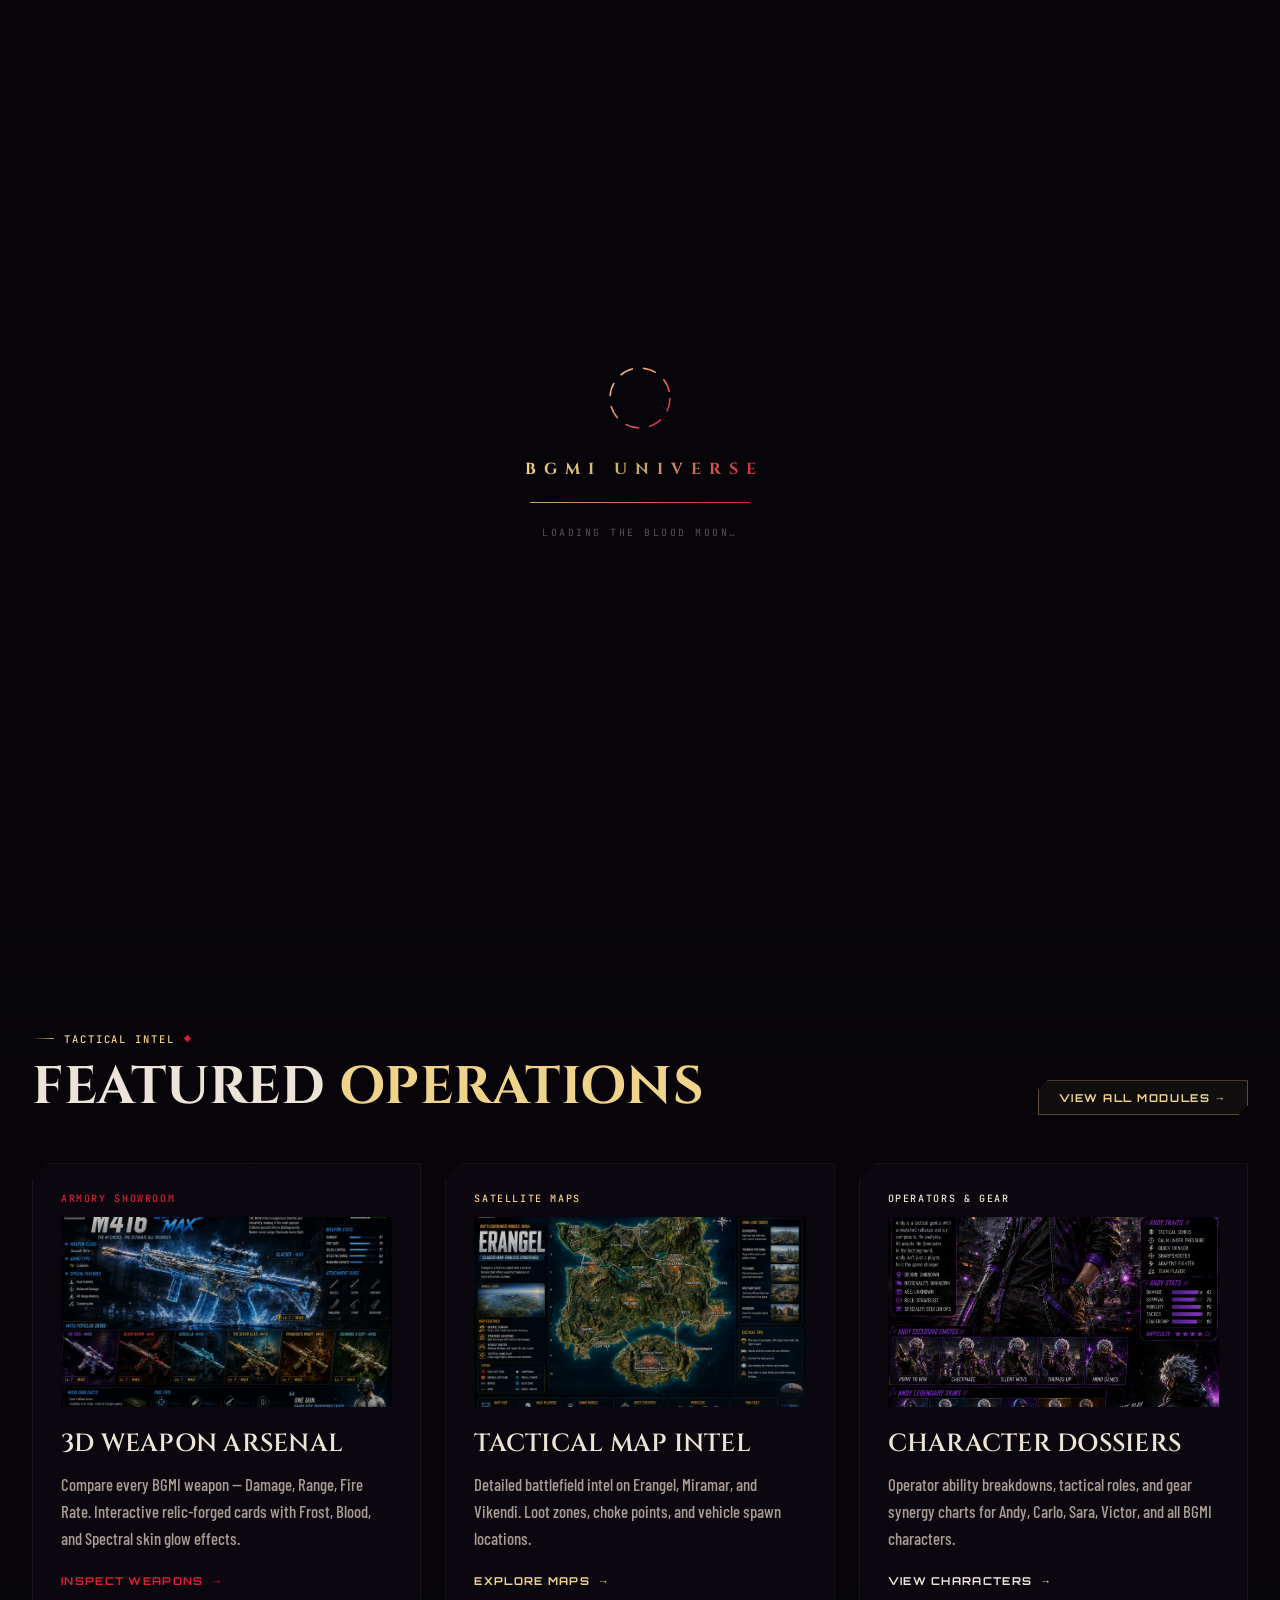
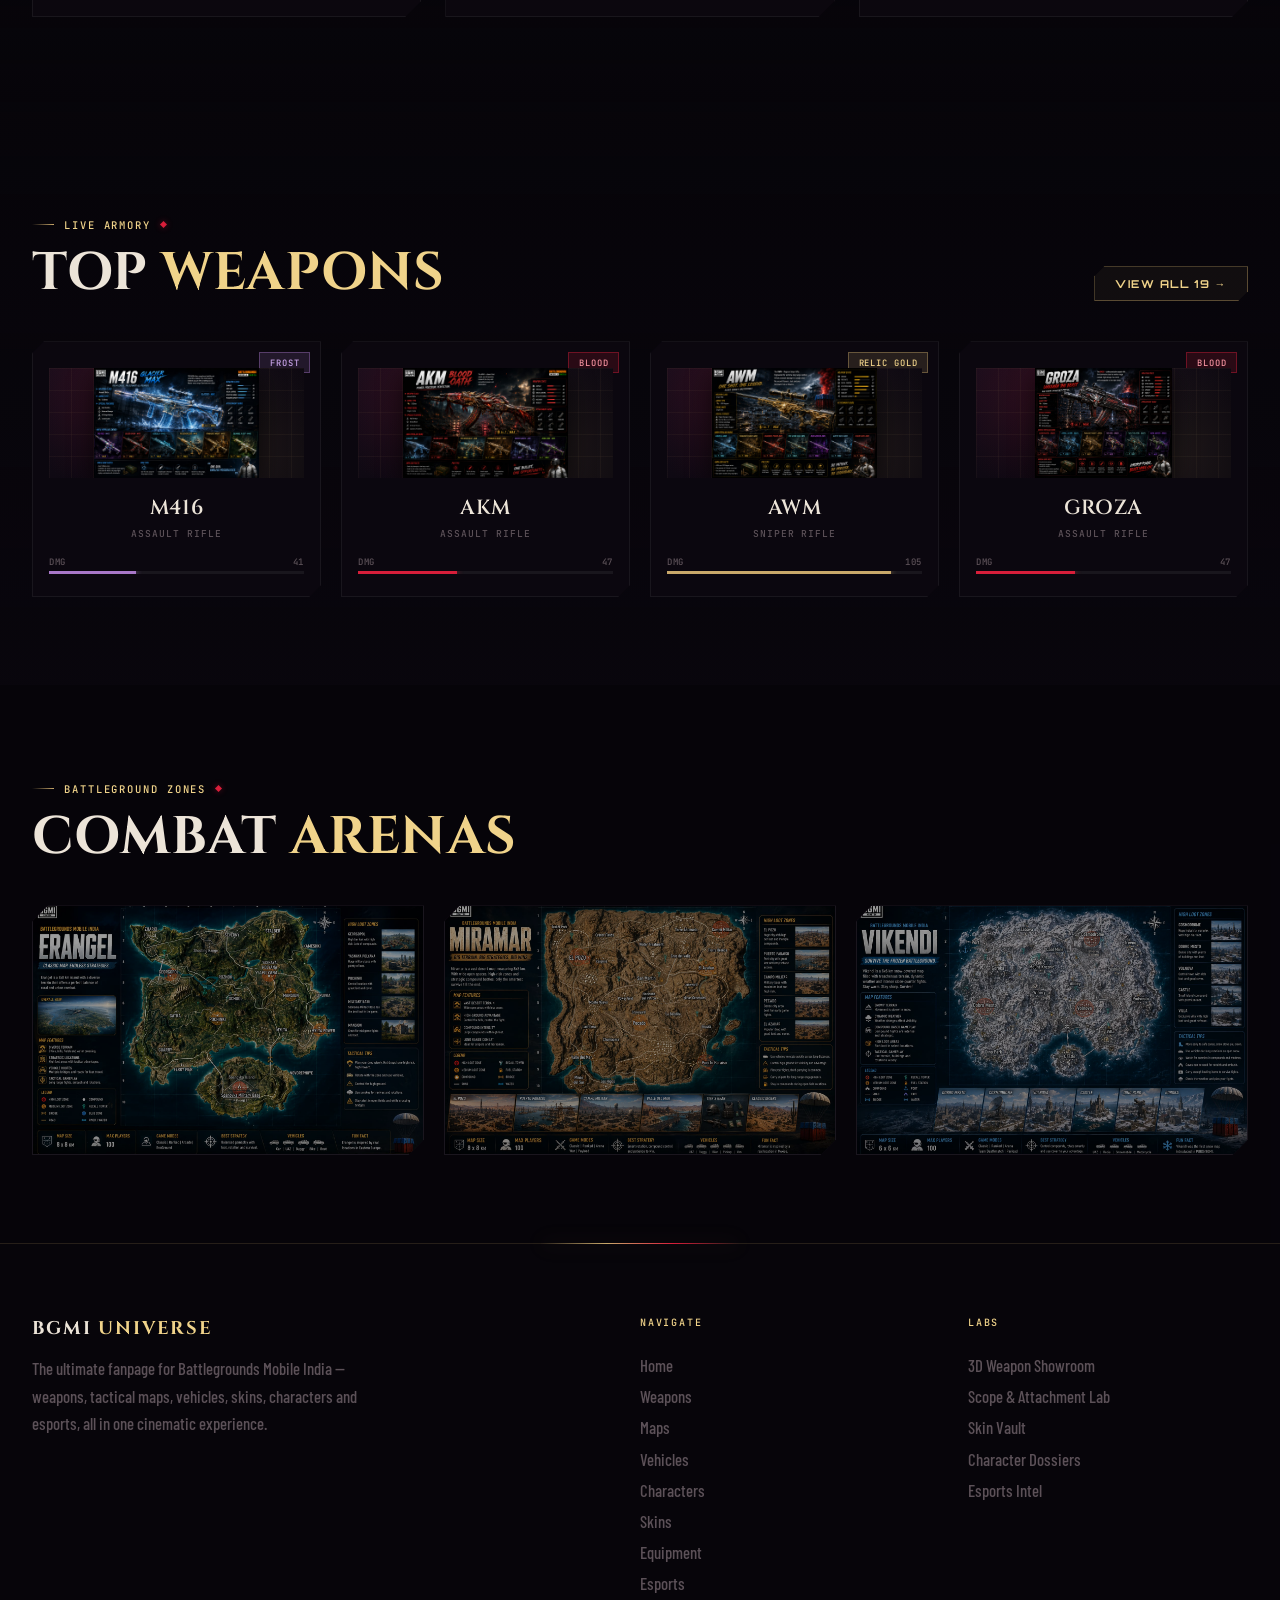
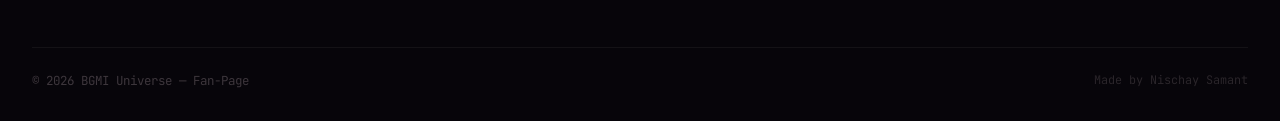
==== index.html @ d59daeaf "Add files via upload" ====
<!DOCTYPE html>
<html lang="en">
<head>
<meta charset="UTF-8" />
<meta name="viewport" content="width=device-width, initial-scale=1.0" />
<title>BGMI UNIVERSE — Enter the Blood Moon</title>
<meta name="description" content="The ultimate fan universe for Battlegrounds Mobile India. Weapons, maps, vehicles, characters, skins and esports." />
<meta property="og:type" content="website" />
<meta property="og:site_name" content="BGMI Universe" />
<meta property="og:title" content="BGMI UNIVERSE — Enter the Blood Moon" />
<meta property="og:description" content="The ultimate fan universe for Battlegrounds Mobile India. Weapons, maps, vehicles, characters, skins and esports." />
<<meta property="og:url" content="https://2nd-month-project.vercel.app/" />
<meta property="og:image" content="og-image.jpg" />
<link rel="preconnect" href="https://fonts.googleapis.com" />
<link rel="preconnect" href="https://fonts.gstatic.com" crossorigin />
<link href="https://fonts.googleapis.com/css2?family=Cinzel:wght@400;500;600;700;800;900&family=Barlow+Condensed:wght@400;500;600;700;800&family=Orbitron:wght@500;600;700;800;900&family=JetBrains+Mono:wght@400;500;700&display=swap" rel="stylesheet" />
<link rel="stylesheet" href="index.css" >
</head>
<body>

<div id="intro">
  <div class="intro-ring">
    <svg viewBox="0 0 74 74"><circle cx="37" cy="37" r="30" stroke="url(#g1)" stroke-width="1.5"/>
      <defs><linearGradient id="g1" x1="0" y1="0" x2="1" y2="1"><stop offset="0%" stop-color="#f0d38a"/><stop offset="100%" stop-color="#d81e3a"/></linearGradient></defs>
    </svg>
  </div>
  <div class="intro-title">BGMI UNIVERSE</div>
  <div class="intro-bar"></div>
  <div class="intro-sub">Loading the Blood Moon…</div>
</div>

<div id="bg-wrap">
  <video id="bg-video" autoplay muted loop playsinline preload="auto"  disablePictureInPicture disableRemotePlayback>
    <source src="home.mp4" type="video/mp4">
  </video>
</div>
<div id="bg-overlay"></div>
<div id="bg-vignette"></div>
<div id="bg-scanline"></div>
<canvas id="depth-field"></canvas>
<div id="cursor-glow"></div>

<button id="sound-toggle" class="muted" aria-label="Toggle battlefield audio" aria-pressed="false">
  <svg viewBox="0 0 24 24" fill="none" stroke="currentColor" stroke-width="1.8" stroke-linecap="round" stroke-linejoin="round">
    <polygon points="4,9 8,9 13,4 13,20 8,15 4,15" fill="currentColor" stroke="none"/>
    <path class="wave" d="M16 8.4c1.6 1.3 1.6 6 0 7.2"/>
    <path class="wave" d="M18.6 5.8c2.9 2.5 2.9 10 0 12.4"/>
    <line class="muted-x" x1="15.4" y1="8" x2="21" y2="16"/>
    <line class="muted-x" x1="21" y1="8" x2="15.4" y2="16"/>
  </svg>
</button>
<div id="sound-hint">🔊 Tap anywhere for battlefield audio</div>

<nav id="nav">
  <div class="nav-inner">
    <a href="index.html" class="nav-logo">
      <div class="nav-logo-icon">
        <svg width="18" height="18" viewBox="0 0 24 24" fill="none" stroke="#f0d38a" stroke-width="1.6"><path d="M12 2L2 7l10 5 10-5-10-5zM2 17l10 5 10-5M2 12l10 5 10-5"/></svg>
      </div>
      <span class="nav-logo-text">BGMI <span>UNIVERSE</span></span>
    </a>

    <div class="nav-links">
      <a href="index.html" class="nav-link active">HOME</a>
      <a href="weapons.html" class="nav-link">WEAPONS</a>
      <a href="maps.html" class="nav-link">MAPS</a>
      <a href="vehicles.html" class="nav-link">VEHICLES</a>
      <a href="characters.html" class="nav-link">CHARACTERS</a>
      <a href="skins.html" class="nav-link">SKINS</a>
      <a href="equipment.html" class="nav-link">EQUIPMENT</a>
      <a href="esports.html" class="nav-link">ESPORTS</a>
    </div>

    <a href="weapons.html" class="btn btn-blood btn-shimmer nav-cta" style="padding:.6rem 1.4rem;font-size:.68rem;">
      <svg width="13" height="13" viewBox="0 0 24 24" fill="currentColor"><path d="M13 10V3L4 14h7v7l9-11h-7z"/></svg>
      ENTER ARSENAL
    </a>

    <button id="nav-toggle" aria-label="Menu">
      <svg width="24" height="24" viewBox="0 0 24 24" fill="none" stroke="currentColor" stroke-width="2">
        <line x1="3" y1="6" x2="21" y2="6"/><line x1="3" y1="12" x2="21" y2="12"/><line x1="3" y1="18" x2="21" y2="18"/>
      </svg>
    </button>
  </div>
</nav>

<div id="nav-mobile">
  <a href="index.html" class="nav-mobile-link active">HOME</a>
  <a href="weapons.html" class="nav-mobile-link">WEAPONS</a>
  <a href="maps.html" class="nav-mobile-link">MAPS</a>
  <a href="vehicles.html" class="nav-mobile-link">VEHICLES</a>
  <a href="characters.html" class="nav-mobile-link">CHARACTERS</a>
  <a href="skins.html" class="nav-mobile-link">SKINS</a>
  <a href="equipment.html" class="nav-mobile-link">EQUIPMENT</a>
  <a href="esports.html" class="nav-mobile-link">ESPORTS</a>
  <a href="weapons.html" class="btn btn-blood btn-shimmer" style="margin-top:1rem;width:100%;">ENTER ARSENAL</a>
</div>

<section id="hero">
  <div class="hero-rays"></div>
  <div class="hero-moon-glow"></div>
  <div class="ember-field" id="ember-field"></div>
  <div class="hero-inner" id="hero-parallax">

    <div class="hero-left">
      <div class="hero-tag reveal">
        <span class="hero-tag-dot"></span>
        SEASON OF THE BLOOD MOON — LIVE NOW
      </div>

      <h1 class="hero-h1 reveal reveal-delay-1">
        ENTER THE
        <span class="accent">BLOOD MOON</span>
        BATTLEGROUND
      </h1>

      <p class="hero-sub reveal reveal-delay-1">Ignite · Dominate · Survive</p>
      <p class="hero-desc reveal reveal-delay-2">
        The ultimate digital arsenal — every weapon, map, vehicle, skin and operator from Battlegrounds Mobile India, rendered in cinematic, blood-forged detail.
      </p>

      <div class="hero-actions reveal reveal-delay-2">
        <a href="weapons.html" class="btn btn-blood btn-shimmer">
          <svg width="14" height="14" viewBox="0 0 24 24" fill="currentColor"><path d="M13 10V3L4 14h7v7l9-11h-7z"/></svg>
          ENTER ARSENAL
        </a>
        <a href="maps.html" class="btn btn-outline">
          <svg width="14" height="14" viewBox="0 0 24 24" fill="none" stroke="currentColor" stroke-width="2"><polygon points="1 6 1 22 8 18 16 22 23 18 23 2 16 6 8 2 1 6"/><line x1="8" y1="2" x2="8" y2="18"/><line x1="16" y1="6" x2="16" y2="22"/></svg>
          TACTICAL MAPS
        </a>
      </div>

      <div class="hero-stats reveal reveal-delay-3">
        <div class="stat-item"><div class="stat-num" id="sn-weapons">0</div><div class="stat-label">Weapons</div></div>
        <div class="stat-item"><div class="stat-num" id="sn-maps">0</div><div class="stat-label">Maps</div></div>
        <div class="stat-item"><div class="stat-num" id="sn-skins">0</div><div class="stat-label">Skins</div></div>
        <div class="stat-item"><div class="stat-num" id="sn-chars">0</div><div class="stat-label">Operators</div></div>
      </div>
    </div>

    <div class="hero-right reveal reveal-delay-2">
      <div class="relic-stage">
        <div class="relic-glow"></div>
        <div class="relic-3d">
          <div class="relic-ring"></div>
          <div class="relic-ring r2"></div>
          <div class="relic-ring r3"></div>
          <div class="relic-core"></div>
        </div>
      </div>
      <div class="relic-caption">
        <div class="rc-title">The Blood Moon Sigil</div>
        <div class="rc-sub">Season Emblem · Rotating Relic</div>
      </div>
      <div class="intel-ticker">
        <div class="intel-track">
          <span>19+ WEAPONS CATALOGUED</span>
          <span>7 BATTLEGROUNDS MAPPED</span>
          <span>100+ SKINS IN THE VAULT</span>
          <span>8 OPERATORS PROFILED</span>
          <span>19+ WEAPONS CATALOGUED</span>
          <span>7 BATTLEGROUNDS MAPPED</span>
          <span>100+ SKINS IN THE VAULT</span>
          <span>8 OPERATORS PROFILED</span>
        </div>
      </div>
    </div>

  </div>
</section>

<section id="featured">
  <div class="featured-inner">
    <div class="featured-header">
      <div>
        <div class="section-tag reveal">TACTICAL INTEL</div>
        <h2 class="section-h2 reveal reveal-delay-1">FEATURED <span class="accent">OPERATIONS</span></h2>
      </div>
      <a href="weapons.html" class="btn btn-outline reveal" style="font-size:.68rem;padding:.6rem 1.25rem;">VIEW ALL MODULES →</a>
    </div>

    <div class="ops-grid">

      <div class="op-card reveal" style="--card-color: rgba(216,30,58,.16); --card-accent: #d81e3a;">
        <div class="op-card-border"></div>
        <div>
          <div class="op-label" style="color:var(--blood-2);">ARMORY SHOWROOM</div>
          <div class="op-card-img-wrap media-frame">
            <img src="M416.jpeg" alt="M416 Weapon" class="op-card-img" onerror="this.style.display='none'">
          </div>
          <div class="op-title">3D WEAPON ARSENAL</div>
          <p class="op-desc">Compare every BGMI weapon — Damage, Range, Fire Rate. Interactive relic-forged cards with Frost, Blood, and Spectral skin glow effects.</p>
        </div>
        <a href="weapons.html" class="op-cta" style="color:var(--blood-2);">INSPECT WEAPONS <span>→</span></a>
      </div>

      <div class="op-card reveal reveal-delay-1" style="--card-color: rgba(201,168,106,.16); --card-accent: #c9a86a;">
        <div class="op-card-border"></div>
        <div>
          <div class="op-label" style="color:var(--gold-2);">SATELLITE MAPS</div>
          <div class="op-card-img-wrap media-frame">
            <img src="Erangel.jpeg" alt="Erangel" class="op-card-img" onerror="this.style.display='none'">
          </div>
          <div class="op-title">TACTICAL MAP INTEL</div>
          <p class="op-desc">Detailed battlefield intel on Erangel, Miramar, and Vikendi. Loot zones, choke points, and vehicle spawn locations.</p>
        </div>
        <a href="maps.html" class="op-cta" style="color:var(--gold-2);">EXPLORE MAPS <span>→</span></a>
      </div>

      <div class="op-card reveal reveal-delay-2" style="--card-color: rgba(124,74,158,.18); --card-accent: #a877c8;">
        <div class="op-card-border"></div>
        <div>
          <div class="op-label" style="color:var(--violet);">OPERATORS &amp; GEAR</div>
          <div class="op-card-img-wrap media-frame">
            <img src="Andy.jpeg" alt="Character Andy" class="op-card-img" onerror="this.style.display='none'">
          </div>
          <div class="op-title">CHARACTER DOSSIERS</div>
          <p class="op-desc">Operator ability breakdowns, tactical roles, and gear synergy charts for Andy, Carlo, Sara, Victor, and all BGMI characters.</p>
        </div>
        <a href="characters.html" class="op-cta" style="color:var(--violet);">VIEW CHARACTERS <span>→</span></a>
      </div>

    </div>
  </div>
</section>

<section id="weapons-strip">
  <div class="strip-header">
    <div>
      <div class="section-tag reveal">LIVE ARMORY</div>
      <h2 class="section-h2 reveal reveal-delay-1">TOP <span class="accent">WEAPONS</span></h2>
    </div>
    <a href="weapons.html" class="btn btn-outline reveal" style="font-size:.68rem;padding:.6rem 1.25rem;">VIEW ALL 19 →</a>
  </div>

  <div class="weapons-grid">

    <div class="weapon-mini reveal" style="--w-accent:#a877c8;">
      <span class="weapon-mini-badge" style="background:rgba(168,119,200,.15);color:#c8a3e8;border:1px solid rgba(168,119,200,.4);">FROST</span>
      <div class="weapon-mini-media media-frame"><img src="M416.jpeg" alt="M416" class="weapon-mini-img" onerror="this.style.display='none'"></div>
      <div class="weapon-mini-name">M416</div>
      <div class="weapon-mini-cat">Assault Rifle</div>
      <div class="weapon-mini-stat">
        <div class="weapon-mini-stat-label"><span>DMG</span><span>41</span></div>
        <div class="weapon-mini-bar"><div class="weapon-mini-bar-fill" style="width:34%;background:#a877c8;box-shadow:0 0 6px #a877c8;"></div></div>
      </div>
    </div>

    <div class="weapon-mini reveal reveal-delay-1" style="--w-accent:#d81e3a;">
      <span class="weapon-mini-badge" style="background:rgba(216,30,58,.15);color:#f2919e;border:1px solid rgba(216,30,58,.4);">BLOOD</span>
      <div class="weapon-mini-media media-frame"><img src="Akm.jpeg" alt="AKM" class="weapon-mini-img" onerror="this.style.display='none'"></div>
      <div class="weapon-mini-name">AKM</div>
      <div class="weapon-mini-cat">Assault Rifle</div>
      <div class="weapon-mini-stat">
        <div class="weapon-mini-stat-label"><span>DMG</span><span>47</span></div>
        <div class="weapon-mini-bar"><div class="weapon-mini-bar-fill" style="width:39%;background:#d81e3a;box-shadow:0 0 6px #d81e3a;"></div></div>
      </div>
    </div>

    <div class="weapon-mini reveal reveal-delay-2" style="--w-accent:#c9a86a;">
      <span class="weapon-mini-badge" style="background:rgba(201,168,106,.15);color:#f0d38a;border:1px solid rgba(201,168,106,.4);">RELIC GOLD</span>
      <div class="weapon-mini-media media-frame"><img src="Awm.jpeg" alt="AWM" class="weapon-mini-img" onerror="this.style.display='none'"></div>
      <div class="weapon-mini-name">AWM</div>
      <div class="weapon-mini-cat">Sniper Rifle</div>
      <div class="weapon-mini-stat">
        <div class="weapon-mini-stat-label"><span>DMG</span><span>105</span></div>
        <div class="weapon-mini-bar"><div class="weapon-mini-bar-fill" style="width:88%;background:#c9a86a;box-shadow:0 0 6px #c9a86a;"></div></div>
      </div>
    </div>

    <div class="weapon-mini reveal reveal-delay-3" style="--w-accent:#d81e3a;">
      <span class="weapon-mini-badge" style="background:rgba(216,30,58,.15);color:#f2919e;border:1px solid rgba(216,30,58,.4);">BLOOD</span>
      <div class="weapon-mini-media media-frame"><img src="Groza.jpeg" alt="Groza" class="weapon-mini-img" onerror="this.style.display='none'"></div>
      <div class="weapon-mini-name">GROZA</div>
      <div class="weapon-mini-cat">Assault Rifle</div>
      <div class="weapon-mini-stat">
        <div class="weapon-mini-stat-label"><span>DMG</span><span>47</span></div>
        <div class="weapon-mini-bar"><div class="weapon-mini-bar-fill" style="width:39%;background:#d81e3a;box-shadow:0 0 6px #d81e3a;"></div></div>
      </div>
    </div>

  </div>
</section>

<section id="maps-showcase">
  <div class="maps-inner">
    <div class="section-tag reveal">BATTLEGROUND ZONES</div>
    <h2 class="section-h2 reveal reveal-delay-1">COMBAT <span class="accent">ARENAS</span></h2>

    <div class="maps-grid">
      <div class="map-card reveal" style="transition-delay:.1s;">
        <div class="media-frame" style="height:100%;">
          <img src="Erangel.jpeg" alt="Erangel" class="map-card-img" onerror="this.style.display='none'">
        </div>
        <div class="map-card-overlay">
          <div class="map-card-tag">8×8 KM · GRASSLANDS</div>
          <div class="map-card-name">ERANGEL</div>
          <div class="map-card-info">Classic • High-density loot • Long-range combat</div>
        </div>
      </div>

      <div class="map-card reveal reveal-delay-1">
        <div class="media-frame" style="height:100%;">
          <img src="Miramar.jpeg" alt="Miramar" class="map-card-img" onerror="this.style.display='none'">
        </div>
        <div class="map-card-overlay">
          <div class="map-card-tag">8×8 KM · DESERT</div>
          <div class="map-card-name">MIRAMAR</div>
          <div class="map-card-info">Expert · Sniper country · Vehicle warfare</div>
        </div>
      </div>

      <div class="map-card reveal reveal-delay-2">
        <div class="media-frame" style="height:100%;">
          <img src="Vikendi.jpeg" alt="Vikendi" class="map-card-img" onerror="this.style.display='none'">
        </div>
        <div class="map-card-overlay">
          <div class="map-card-tag">6×6 KM · SNOW</div>
          <div class="map-card-name">VIKENDI</div>
          <div class="map-card-info">Balanced · Stealth movement · Mid-range engagements</div>
        </div>
      </div>
    </div>
  </div>
</section>

<footer>
  <div class="footer-accent-line"></div>
  <div class="footer-inner">
    <div class="footer-grid">
      <div>
        <div class="footer-brand-name">BGMI <span>UNIVERSE</span></div>
        <p class="footer-brand-desc">The ultimate  fanpage for Battlegrounds Mobile India — weapons, tactical maps, vehicles, skins, characters and esports, all in one cinematic experience.</p>
      </div>
      <div>
        <div class="footer-col-title">NAVIGATE</div>
        <a href="index.html" class="footer-link">Home</a>
        <a href="weapons.html" class="footer-link">Weapons</a>
        <a href="maps.html" class="footer-link">Maps</a>
        <a href="vehicles.html" class="footer-link">Vehicles</a>
        <a href="characters.html" class="footer-link">Characters</a>
        <a href="skins.html" class="footer-link">Skins</a>
        <a href="equipment.html" class="footer-link">Equipment</a>
        <a href="esports.html" class="footer-link">Esports</a>
      </div>
      <div>
        <div class="footer-col-title">LABS</div>
        <a href="weapons.html" class="footer-link">3D Weapon Showroom</a>
        <a href="equipment.html" class="footer-link">Scope &amp; Attachment Lab</a>
        <a href="skins.html" class="footer-link">Skin Vault</a>
        <a href="characters.html" class="footer-link">Character Dossiers</a>
        <a href="esports.html" class="footer-link">Esports Intel</a>
      </div>
    </div>

    <div class="footer-bottom">
      <span class="footer-copy">© 2026 BGMI Universe — Fan-Page</span>
      <span class="footer-note">Made by Nischay Samant</span>
    </div>
  </div>
</footer>

<script>
const reducedMotion = window.matchMedia('(prefers-reduced-motion: reduce)').matches;

const intro = document.getElementById('intro');
setTimeout(() => { intro.classList.add('hide'); }, reducedMotion ? 0 : 2100);

const nav = document.getElementById('nav');
let scrollRAF = null, scrollEndTimer = null;
function handleScroll() {
  if (window.scrollY > 60) nav.classList.add('scrolled');
  else nav.classList.remove('scrolled');
}
window.addEventListener('scroll', () => {
  document.body.classList.add('is-scrolling');
  clearTimeout(scrollEndTimer);
  scrollEndTimer = setTimeout(() => document.body.classList.remove('is-scrolling'), 150);
  if (scrollRAF) return;
  scrollRAF = requestAnimationFrame(() => { handleScroll(); scrollRAF = null; });
}, { passive: true });

const navToggle = document.getElementById('nav-toggle');
const navMobile = document.getElementById('nav-mobile');
navToggle.addEventListener('click', () => navMobile.classList.toggle('open'));

const heroParallax = document.getElementById('hero-parallax');
const glow = document.getElementById('cursor-glow');
const canHover = window.matchMedia('(hover: hover)').matches;
let mx = window.innerWidth / 2, my = window.innerHeight / 2;
let gx = mx, gy = my;

if (!reducedMotion && canHover) {
  document.addEventListener('mousemove', (e) => {
    mx = e.clientX; my = e.clientY;
    glow.style.opacity = '1';
  }, { passive: true });
  document.addEventListener('mouseleave', () => { glow.style.opacity = '0'; });

  let running = true;
  document.addEventListener('visibilitychange', () => { running = !document.hidden; if (running) loop(); });

  function loop() {
    if (!running) return;
    if (heroParallax) {
      const xPct = (mx / window.innerWidth - 0.5);
      const yPct = (my / window.innerHeight - 0.5);
      heroParallax.style.transform = `rotateY(${xPct * 8}deg) rotateX(${-yPct * 6}deg)`;
    }
    gx += (mx - gx) * 0.09;
    gy += (my - gy) * 0.09;
    glow.style.transform = `translate3d(${gx - 170}px, ${gy - 170}px, 0)`;
    requestAnimationFrame(loop);
  }
  requestAnimationFrame(loop);
} else if (glow) {
  glow.style.display = 'none';
}

function animCount(el, target, suffix = '') {
  const start = Date.now();
  const duration = 1800;
  function tick() {
    const elapsed = Date.now() - start;
    const pct = Math.min(elapsed / duration, 1);
    const ease = 1 - Math.pow(1 - pct, 3);
    if (el) el.textContent = Math.floor(ease * target) + suffix;
    if (pct < 1) requestAnimationFrame(tick);
  }
  requestAnimationFrame(tick);
}

const reveals = document.querySelectorAll('.reveal');
const io = new IntersectionObserver((entries) => {
  entries.forEach(e => {
    if (e.isIntersecting) { e.target.classList.add('visible'); io.unobserve(e.target); }
  });
}, { threshold: 0.1 });
reveals.forEach(el => io.observe(el));

let countersFired = false;
function fireCounters() {
  if (countersFired) return;
  countersFired = true;
  animCount(document.getElementById('sn-weapons'), 19, '+');
  animCount(document.getElementById('sn-maps'), 7, '+');
  animCount(document.getElementById('sn-skins'), 100, '+');
  animCount(document.getElementById('sn-chars'), 8, '+');
}
const heroSection = document.getElementById('hero');
const heroIO = new IntersectionObserver((entries) => {
  entries.forEach(e => { if (e.isIntersecting) fireCounters(); });
}, { threshold: 0.2 });
if (heroSection) {
  heroIO.observe(heroSection);
  const rect = heroSection.getBoundingClientRect();
  if (rect.top < window.innerHeight) fireCounters();
}

const bgVid = document.getElementById('bg-video');
if (bgVid) {
  bgVid.play().catch(() => {
    document.addEventListener('click', () => bgVid.play(), { once: true });
  });
}
document.addEventListener('visibilitychange', () => {
  if (!bgVid) return;
  if (document.hidden) bgVid.pause(); else bgVid.play().catch(() => {});
});

const soundToggle = document.getElementById('sound-toggle');
const soundHint = document.getElementById('sound-hint');
let audioUnlocked = false;

function fadeVolume(video, to, duration = 700) {
  const from = video.volume;
  const start = performance.now();
  function step(now) {
    const p = Math.min((now - start) / duration, 1);
    video.volume = from + (to - from) * p;
    if (p < 1) requestAnimationFrame(step);
  }
  requestAnimationFrame(step);
}
function enableSound() {
  if (!bgVid) return;
  bgVid.muted = false;
  bgVid.volume = 0;
  bgVid.play().catch(() => {});
  fadeVolume(bgVid, 0.55);
  if (soundToggle) { soundToggle.classList.remove('muted'); soundToggle.setAttribute('aria-pressed', 'true'); }
  if (soundHint) soundHint.classList.remove('show');
}
function disableSound() {
  if (!bgVid) return;
  fadeVolume(bgVid, 0, 350);
  setTimeout(() => { bgVid.muted = true; }, 370);
  if (soundToggle) { soundToggle.classList.add('muted'); soundToggle.setAttribute('aria-pressed', 'false'); }
}
function firstGestureUnlock() {
  if (audioUnlocked) return;
  audioUnlocked = true;
  enableSound();
  document.removeEventListener('click', firstGestureUnlock);
  document.removeEventListener('touchstart', firstGestureUnlock);
  document.removeEventListener('keydown', firstGestureUnlock);
}
if (bgVid && soundToggle) {
  document.addEventListener('click', firstGestureUnlock);
  document.addEventListener('touchstart', firstGestureUnlock, { passive: true });
  document.addEventListener('keydown', firstGestureUnlock);

  soundToggle.addEventListener('click', (e) => {
    e.stopPropagation();
    audioUnlocked = true;
    if (bgVid.muted) enableSound(); else disableSound();
  });

  setTimeout(() => { if (bgVid.muted && soundHint) soundHint.classList.add('show'); }, reducedMotion ? 400 : 2500);
  setTimeout(() => { if (soundHint) soundHint.classList.remove('show'); }, 9500);
}

if (!reducedMotion) (function initEmbers() {
  const field = document.getElementById('ember-field');
  if (!field) return;
  const count = window.innerWidth < 640 ? 10 : 18;
  for (let i = 0; i < count; i++) {
    const em = document.createElement('div');
    em.className = 'ember ' + (Math.random() > 0.55 ? 'gold' : 'blood');
    const size = 2 + Math.random() * 4;
    const left = Math.random() * 100;
    const duration = 7 + Math.random() * 8;
    const delay = Math.random() * 12;
    const drift = (Math.random() * 80 - 40) + 'px';
    em.style.cssText = `left:${left}%;width:${size}px;height:${size}px;--drift:${drift};animation-duration:${duration}s;animation-delay:-${delay}s;`;
    field.appendChild(em);
  }
})();

if (!reducedMotion) (function initDepthField() {
  const canvas = document.getElementById('depth-field');
  if (!canvas) return;
  const ctx = canvas.getContext('2d');
  const dpr = Math.min(window.devicePixelRatio || 1, 1.25);
  let w, h;
  function resize() {
    w = window.innerWidth; h = window.innerHeight;
    canvas.width = w * dpr; canvas.height = h * dpr;
    canvas.style.width = w + 'px'; canvas.style.height = h + 'px';
    ctx.setTransform(dpr, 0, 0, dpr, 0, 0);
  }
  resize();
  window.addEventListener('resize', resize, { passive: true });

  const colors = ['201,168,106', '216,30,58', '236,228,216'];
  const count = window.innerWidth < 640 ? 18 : 32;
  const sparks = Array.from({ length: count }, () => ({
    x: Math.random() * w, y: Math.random() * h,
    depth: 0.3 + Math.random() * 0.9,
    r: 0.6 + Math.random() * 1.6,
    c: colors[Math.floor(Math.random() * colors.length)],
    vy: 0.05 + Math.random() * 0.12,
    phase: Math.random() * Math.PI * 2
  }));

  let px = w / 2, py = h / 2, tpx = px, tpy = py;
  document.addEventListener('mousemove', (e) => { tpx = e.clientX; tpy = e.clientY; }, { passive: true });

  let running = true;
  document.addEventListener('visibilitychange', () => { running = !document.hidden; if (running) draw(); });

  let t = 0;
  function draw() {
    if (!running) return;
    t += 1;
    px += (tpx - px) * 0.05;
    py += (tpy - py) * 0.05;
    const offX = (px - w / 2) / w;
    const offY = (py - h / 2) / h;

    ctx.clearRect(0, 0, w, h);
    ctx.globalCompositeOperation = 'lighter';
    for (const s of sparks) {
      s.y -= s.vy;
      if (s.y < -10) s.y = h + 10;
      const parX = s.x + offX * 60 * s.depth;
      const parY = s.y + offY * 40 * s.depth + Math.sin(t * 0.01 + s.phase) * 4;
      const alpha = 0.15 + 0.35 * s.depth;
      ctx.beginPath();
      ctx.fillStyle = `rgba(${s.c},${alpha})`;
      ctx.arc(parX, parY, s.r * (0.7 + s.depth * 0.6), 0, Math.PI * 2);
      ctx.fill();
    }
    requestAnimationFrame(draw);
  }
  requestAnimationFrame(draw);
})();
</script>
</body>
</html>
---- index.css ----
:root{
  --void:#07050a; --void-2:#0c0710; --void-3:#120a15;
  --blood:#8f1226; --blood-2:#d81e3a; --blood-deep:#4a0812;
  --blood-glow:rgba(216,30,58,.45);
  --gold:#c9a86a; --gold-2:#f0d38a; --gold-dim:#8a7248;
  --gold-glow:rgba(201,168,106,.4);
  --bone:#ece4d8; --ash:#a99d95; --ash-dim:#5c5158;
}
*,*::before,*::after{box-sizing:border-box;margin:0;padding:0;}
/* --- Responsive safety additions (external CSS pass) --- */
img, video { max-width: 100%; height: auto; }

html{scroll-behavior:smooth;}
body{
  font-family:'Barlow Condensed',sans-serif;
  background:var(--void); color:var(--bone);
  overflow-x:hidden;
}
::selection{ background:var(--blood-2); color:#fff; }
::-webkit-scrollbar{width:9px;}
::-webkit-scrollbar-track{background:var(--void);}
::-webkit-scrollbar-thumb{background:linear-gradient(var(--gold),var(--blood-2)); border-radius:0;}
:focus-visible{ outline:2px solid var(--gold-2); outline-offset:3px; }

.btn{
  display:inline-flex; align-items:center; justify-content:center; gap:.55rem;
  font-family:'Orbitron',sans-serif; font-weight:700; font-size:.74rem;
  letter-spacing:.14em; text-transform:uppercase; text-decoration:none;
  padding:.85rem 1.9rem; position:relative; overflow:hidden; cursor:pointer; border:none;
  transition:transform .3s cubic-bezier(.4,0,.2,1), box-shadow .3s ease, color .3s ease, background .3s ease;
  clip-path: polygon(10px 0, 100% 0, 100% calc(100% - 10px), calc(100% - 10px) 100%, 0 100%, 0 10px);
}
.btn-blood{
  background:linear-gradient(135deg, var(--blood) 0%, var(--blood-deep) 100%);
  color:var(--gold-2);
  box-shadow:0 0 0 1px rgba(201,168,106,.3) inset, 0 0 24px var(--blood-glow), 0 6px 20px rgba(0,0,0,.5);
}
.btn-blood:hover{ transform:translateY(-2px); color:#fff; box-shadow:0 0 0 1px var(--gold) inset, 0 0 40px var(--blood-glow), 0 10px 28px rgba(0,0,0,.6); }
.btn-outline{
  background:rgba(201,168,106,.05); color:var(--gold-2);
  border:1px solid rgba(201,168,106,.4);
}
.btn-outline:hover{ background:rgba(201,168,106,.12); border-color:var(--gold); box-shadow:0 0 22px var(--gold-glow); color:#fff; }
.btn-shimmer::after{
  content:''; position:absolute; top:0; left:-100%; width:55%; height:100%;
  background:linear-gradient(90deg, transparent, rgba(255,255,255,.22), transparent);
  transition:left .55s ease;
}
.btn-shimmer:hover::after{ left:150%; }

#intro{
  position:fixed; inset:0; z-index:999; background:var(--void);
  display:flex; align-items:center; justify-content:center; flex-direction:column; gap:1.4rem;
  transition:opacity .9s ease, visibility .9s ease;
}
#intro.hide{ opacity:0; visibility:hidden; pointer-events:none; }
.intro-ring{ position:relative; width:74px; height:74px; }
.intro-ring svg{ width:100%; height:100%; animation:introSpin 2.6s linear infinite; }
.intro-ring circle{ fill:none; stroke-dasharray:14 10; }
@keyframes introSpin{ to{ transform:rotate(360deg); } }
.intro-title{
  font-family:'Cinzel',serif; font-weight:700; font-size:1rem;
  letter-spacing:.5em; padding-left:.5em;
  background:linear-gradient(100deg,var(--gold-2),var(--gold),var(--blood-2));
  -webkit-background-clip:text; -webkit-text-fill-color:transparent; background-clip:text;
}
.intro-bar{ width:220px; height:1px; background:rgba(201,168,106,.18); position:relative; overflow:hidden; }
.intro-bar::after{
  content:''; position:absolute; inset:0; width:0%;
  background:linear-gradient(90deg,var(--gold),var(--blood-2));
  animation:introLoad 1.9s cubic-bezier(.4,0,.2,1) forwards .2s;
}
@keyframes introLoad{ to{ width:100%; } }
.intro-sub{ font-family:'JetBrains Mono',monospace; font-size:.62rem; letter-spacing:.25em; color:var(--ash-dim); text-transform:uppercase; }

#bg-wrap{ position:fixed; inset:0; z-index:-12; overflow:hidden; background:var(--void); transform:translateZ(0); pointer-events:none; contain:paint; }
#bg-video{ width:100%; height:100%; object-fit:cover; object-position:center 30%; display:block; }
#bg-overlay{
  position:fixed; inset:0; z-index:-11; pointer-events:none;
  background:
    radial-gradient(ellipse 100% 85% at 62% 38%, transparent 22%, rgba(7,5,10,.6) 68%, rgba(7,5,10,.94) 100%),
    linear-gradient(to bottom, rgba(7,5,10,.85) 0%, rgba(7,5,10,.15) 18%, rgba(7,5,10,.1) 74%, rgba(7,5,10,.97) 100%),
    linear-gradient(100deg, rgba(74,8,18,.22), transparent 45%);
}
#bg-vignette{
  position:fixed; inset:0; z-index:-8; pointer-events:none;
  box-shadow:inset 0 0 220px 60px rgba(0,0,0,.75);
}

#bg-scanline{ position:fixed; inset:0; z-index:-7; pointer-events:none; overflow:hidden; }
#bg-scanline::after{
  content:''; position:absolute; left:0; top:0; width:100%; height:2px;
  background:linear-gradient(90deg, transparent, var(--gold-glow), var(--blood-glow), transparent);
  animation:scanSweep 7s ease-in-out infinite;
  will-change:transform;
}
@keyframes scanSweep{ 0%{transform:translateY(-5vh);opacity:0;} 5%{opacity:.9;} 95%{opacity:.35;} 100%{transform:translateY(105vh);opacity:0;} }

#depth-field{ position:fixed; inset:0; z-index:2; pointer-events:none; }

#cursor-glow{
  position:fixed; top:0; left:0; width:340px; height:340px; z-index:5; pointer-events:none;
  border-radius:50%;
  background:radial-gradient(circle, rgba(216,30,58,.10) 0%, rgba(201,168,106,.05) 40%, transparent 72%);
  mix-blend-mode:screen; opacity:0; transition:opacity .4s ease; will-change:transform;
}

#sound-toggle{
  position:fixed; right:1.5rem; bottom:1.5rem; z-index:500;
  width:52px; height:52px; display:flex; align-items:center; justify-content:center;
  background:rgba(13,8,16,.82); border:1px solid rgba(201,168,106,.35); color:var(--gold-2);
  backdrop-filter:blur(10px); -webkit-backdrop-filter:blur(10px); cursor:pointer;
  clip-path:polygon(10px 0,100% 0,100% calc(100% - 10px),calc(100% - 10px) 100%,0 100%,0 10px);
  box-shadow:0 0 0 1px rgba(201,168,106,.12) inset, 0 8px 24px rgba(0,0,0,.5);
  transition:box-shadow .3s ease, border-color .3s ease, transform .3s ease, color .3s ease;
}
#sound-toggle:hover{ transform:translateY(-3px); border-color:var(--gold); color:var(--gold-2); box-shadow:0 0 26px var(--gold-glow), 0 10px 28px rgba(0,0,0,.6); }
#sound-toggle svg{ width:21px; height:21px; overflow:visible; }
#sound-toggle .wave{ opacity:1; transition:opacity .25s ease; }
#sound-toggle .muted-x{ opacity:0; stroke:var(--blood-2); transition:opacity .25s ease; }
#sound-toggle.muted .wave{ opacity:0; }
#sound-toggle.muted .muted-x{ opacity:1; }
#sound-toggle.muted{ border-color:rgba(216,30,58,.4); }
#sound-toggle:not(.muted){ box-shadow:0 0 0 1px rgba(201,168,106,.12) inset, 0 0 22px var(--gold-glow), 0 8px 24px rgba(0,0,0,.5); }

#sound-hint{
  position:fixed; right:1.5rem; bottom:5.9rem; z-index:500;
  font-family:'JetBrains Mono',monospace; font-size:.62rem; letter-spacing:.1em; text-transform:uppercase;
  color:var(--gold-2); background:rgba(13,8,16,.88); border:1px solid rgba(201,168,106,.3);
  padding:.55rem .85rem; opacity:0; transform:translateY(8px); pointer-events:none;
  clip-path:polygon(6px 0,100% 0,100% calc(100% - 6px),calc(100% - 6px) 100%,0 100%,0 6px);
  transition:opacity .5s ease, transform .5s ease;
}
#sound-hint.show{ opacity:1; transform:translateY(0); animation:hintPulse 2.2s ease-in-out infinite; }
@keyframes hintPulse{ 0%,100%{ box-shadow:0 0 0 rgba(201,168,106,0); } 50%{ box-shadow:0 0 20px var(--gold-glow); } }
@media (max-width:640px){
  #sound-toggle{ width:46px; height:46px; right:1rem; bottom:1rem; }
  #sound-hint{ right:1rem; bottom:5.2rem; font-size:.58rem; }
}

#nav{
  position:fixed; top:0; left:0; right:0; z-index:200; height:76px;
  background:rgba(7,5,10,.78); border-bottom:1px solid rgba(201,168,106,.14);
  backdrop-filter:blur(12px); -webkit-backdrop-filter:blur(12px);
  transition:background .3s ease, box-shadow .3s ease, border-color .3s ease;
}
#nav.scrolled{ background:rgba(5,3,7,.96); box-shadow:0 4px 34px rgba(0,0,0,.85); border-bottom-color:rgba(201,168,106,.32); }
.nav-inner{ width:100%; padding:0 2rem; height:100%; display:flex; align-items:center; justify-content:flex-start; }
.nav-logo{ display:flex; align-items:center; gap:12px; text-decoration:none; }
.nav-logo-icon{
  width:38px; height:38px; position:relative; flex-shrink:0;
  display:flex; align-items:center; justify-content:center;
  background:linear-gradient(145deg,var(--blood-deep),var(--void-3));
  border:1px solid var(--gold-dim);
  clip-path:polygon(8px 0,100% 0,100% calc(100% - 8px),calc(100% - 8px) 100%,0 100%,0 8px);
  box-shadow:0 0 16px var(--blood-glow);
}
.nav-logo-text{ font-family:'Cinzel',serif; font-size:.92rem; font-weight:700; color:var(--bone); letter-spacing:.14em; }
.nav-logo-text span{ color:var(--gold-2); }
.nav-links{ display:flex; align-items:center; gap:.2rem; margin-left:auto; }
.nav-link{
  font-family:'Orbitron',sans-serif; font-size:.66rem; font-weight:700;
  color:var(--ash); letter-spacing:.1em; text-decoration:none;
  padding:.5rem .7rem; position:relative; transition:color .2s ease, background .2s ease;
}
.nav-link:hover, .nav-link.active{ color:var(--bone); }
.nav-link.active::after{
  content:''; position:absolute; bottom:-1px; left:50%; transform:translateX(-50%);
  width:16px; height:2px; background:linear-gradient(90deg,var(--gold),var(--blood-2)); box-shadow:0 0 8px var(--gold-glow);
}
.nav-link:hover{ background:rgba(201,168,106,.06); }
.nav-cta{ margin-left:1.4rem; }
#nav-toggle{ display:none; background:none; border:none; cursor:pointer; color:var(--gold-2); padding:.5rem; margin-left:auto; }
#nav-mobile{
  display:none; position:fixed; top:76px; left:0; right:0; z-index:199;
  background:rgba(5,3,7,.98); border-bottom:1px solid rgba(201,168,106,.2);
  backdrop-filter:blur(12px); padding:1.5rem 2rem;
}
#nav-mobile.open{ display:block; }
.nav-mobile-link{
  display:block; font-family:'Orbitron',sans-serif; font-size:.78rem; font-weight:700; color:var(--ash);
  text-decoration:none; letter-spacing:.1em; padding:.75rem 0; border-bottom:1px solid rgba(255,255,255,.05);
  transition:color .2s ease;
}
.nav-mobile-link:hover, .nav-mobile-link.active{ color:var(--gold-2); }

#hero{ min-height:100vh; display:flex; align-items:center; padding:130px 2rem 80px; position:relative; perspective:1600px; }
.ember-field{ position:absolute; inset:0; overflow:hidden; pointer-events:none; z-index:1; }
.ember{ position:absolute; bottom:-5%; border-radius:50%; opacity:0; animation:emberRise linear infinite; will-change:transform,opacity; }
.ember.gold{ background:radial-gradient(circle, #fff3d0 0%, var(--gold-2) 35%, var(--gold) 70%, transparent 100%); }
.ember.blood{ background:radial-gradient(circle, #ffd9d9 0%, var(--blood-2) 40%, var(--blood-deep) 75%, transparent 100%); }
@keyframes emberRise{ 0%{transform:translateY(0) translateX(0);opacity:0;} 8%{opacity:1;} 80%{opacity:.65;} 100%{transform:translateY(-108vh) translateX(var(--drift,30px));opacity:0;} }

.hero-rays{
  position:absolute; top:-10%; right:6%; width:900px; height:900px; z-index:0; pointer-events:none;
  background:conic-gradient(from 0deg, transparent 0deg, rgba(201,168,106,.08) 8deg, transparent 20deg, transparent 160deg, rgba(216,30,58,.07) 172deg, transparent 190deg, transparent 340deg, rgba(201,168,106,.06) 352deg, transparent 360deg);
  border-radius:50%; animation:raySpin 90s linear infinite; will-change:transform;
}
@keyframes raySpin{ to{ transform:rotate(360deg); } }
.hero-moon-glow{
  position:absolute; top:8%; right:10%; width:420px; height:420px; z-index:0; pointer-events:none;
  background:radial-gradient(circle, rgba(216,30,58,.22) 0%, rgba(216,30,58,.08) 45%, transparent 72%);
  border-radius:50%; animation:moonPulse 5s ease-in-out infinite;
}
@keyframes moonPulse{ 0%,100%{opacity:.7;transform:scale(1);} 50%{opacity:1;transform:scale(1.06);} }

.hero-inner{ max-width:1440px; margin:0 auto; width:100%; display:grid; grid-template-columns:1.15fr .85fr; align-items:center; gap:3rem; position:relative; z-index:2; }

.hero-tag{
  display:inline-flex; align-items:center; gap:10px;
  background:rgba(216,30,58,.1); border:1px solid rgba(216,30,58,.4);
  padding:.4rem 1.1rem .4rem .9rem; margin-bottom:1.75rem;
  clip-path:polygon(8px 0,100% 0,100% calc(100% - 8px),calc(100% - 8px) 100%,0 100%,0 8px);
  font-family:'JetBrains Mono',monospace; font-size:.68rem; font-weight:500;
  color:var(--gold-2); letter-spacing:.14em; text-transform:uppercase;
}
.hero-tag-dot{ width:7px; height:7px; border-radius:50%; background:var(--blood-2); box-shadow:0 0 9px var(--blood-2); animation:blink 1.5s ease-in-out infinite; }
@keyframes blink{ 0%,100%{opacity:1;} 50%{opacity:.3;} }

.hero-h1{
  font-family:'Cinzel',serif; font-weight:700;
  font-size:clamp(2.9rem, 6.4vw, 5.6rem); line-height:1.02; letter-spacing:.005em;
  color:var(--bone); text-shadow:0 4px 34px rgba(0,0,0,.9);
  margin-bottom:1rem; position:relative;
}
.hero-h1 .accent{
  display:block;
  background:linear-gradient(100deg, var(--gold-2) 0%, var(--gold) 30%, var(--blood-2) 62%, #7a0f22 100%);
  background-size:220% 100%;
  -webkit-background-clip:text; -webkit-text-fill-color:transparent; background-clip:text;
  filter:drop-shadow(0 0 26px rgba(216,30,58,.35));
  animation:emberShift 6s ease-in-out infinite;
}
@keyframes emberShift{ 0%,100%{background-position:0% 50%;} 50%{background-position:100% 50%;} }
.hero-sub{
  font-family:'Cinzel',serif; font-size:1.05rem; font-weight:500;
  color:var(--ash); letter-spacing:.34em; text-transform:uppercase; margin-bottom:1.5rem;
}
.hero-desc{
  font-family:'Barlow Condensed',sans-serif; font-size:1.22rem; font-weight:500;
  color:#cdc4bc; line-height:1.65; max-width:540px; margin-bottom:2.4rem;
}
.hero-actions{ display:flex; align-items:center; gap:1rem; flex-wrap:wrap; margin-bottom:2.75rem; }

.hero-stats{ display:flex; gap:0; border-top:1px solid rgba(201,168,106,.16); padding-top:1.75rem; }
.stat-item{ text-align:left; padding-right:2.2rem; margin-right:2.2rem; border-right:1px solid rgba(201,168,106,.12); }
.stat-item:last-child{ border-right:none; margin-right:0; padding-right:0; }
.stat-num{ font-family:'Cinzel',serif; font-weight:700; font-size:2.3rem; line-height:1; color:var(--gold-2); }
.stat-label{ font-family:'JetBrains Mono',monospace; font-size:.6rem; font-weight:500; color:var(--ash-dim); letter-spacing:.16em; text-transform:uppercase; margin-top:.4rem; }

.relic-stage{
  position:relative; height:460px; display:flex; align-items:center; justify-content:center;
  perspective:1200px;
}
.relic-3d{
  position:relative; width:280px; height:280px; transform-style:preserve-3d;
  animation:relicSpin 16s linear infinite; will-change:transform;
}
@keyframes relicSpin{ from{ transform:rotateY(0deg) rotateX(6deg); } to{ transform:rotateY(360deg) rotateX(6deg); } }
.relic-ring{
  position:absolute; inset:0; border-radius:50%; border:1px solid rgba(201,168,106,.5);
  box-shadow:0 0 30px rgba(201,168,106,.15), inset 0 0 30px rgba(216,30,58,.12);
}
.relic-ring.r2{ inset:26px; border-color:rgba(216,30,58,.45); transform:rotateX(60deg); }
.relic-ring.r3{ inset:52px; border-color:rgba(201,168,106,.35); transform:rotateY(60deg); }
.relic-core{
  position:absolute; inset:92px; border-radius:50%;
  background:radial-gradient(circle, var(--gold-2) 0%, var(--blood-2) 55%, var(--blood-deep) 100%);
  box-shadow:0 0 60px rgba(216,30,58,.55), 0 0 110px rgba(201,168,106,.25);
  transform:translateZ(30px);
}
.relic-core::after{
  content:''; position:absolute; inset:14px; border-radius:50%;
  border:1px solid rgba(7,5,10,.5);
  background:radial-gradient(circle at 35% 30%, rgba(255,255,255,.35), transparent 55%);
}
.relic-glow{
  position:absolute; inset:-60px; border-radius:50%; z-index:-1;
  background:radial-gradient(circle, rgba(216,30,58,.22), transparent 68%);
  animation:moonPulse 5s ease-in-out infinite;
}
.relic-caption{ text-align:center; margin-top:-.5rem; }
.relic-caption .rc-title{ font-family:'Cinzel',serif; font-weight:600; font-size:1rem; letter-spacing:.16em; color:var(--gold-2); text-transform:uppercase; }
.relic-caption .rc-sub{ font-family:'JetBrains Mono',monospace; font-size:.68rem; color:var(--ash-dim); letter-spacing:.1em; margin-top:.35rem; text-transform:uppercase; }

.intel-ticker{
  margin-top:1.75rem; border-top:1px solid rgba(201,168,106,.16); padding-top:1.1rem;
  overflow:hidden; white-space:nowrap; -webkit-mask-image:linear-gradient(90deg,transparent,#000 8%,#000 92%,transparent);
  mask-image:linear-gradient(90deg,transparent,#000 8%,#000 92%,transparent);
}
.intel-track{ display:inline-flex; gap:2.5rem; animation:tickerScroll 22s linear infinite; will-change:transform; }
@keyframes tickerScroll{ from{ transform:translateX(0); } to{ transform:translateX(-50%); } }
.intel-track span{ font-family:'JetBrains Mono',monospace; font-size:.7rem; letter-spacing:.08em; color:var(--ash); display:inline-flex; align-items:center; gap:.5rem; }
.intel-track span::before{ content:''; width:5px; height:5px; background:var(--blood-2); transform:rotate(45deg); box-shadow:0 0 6px var(--blood-glow); flex-shrink:0; }

.section-tag{
  display:inline-flex; align-items:center; gap:10px;
  font-family:'JetBrains Mono',monospace; font-size:.66rem; font-weight:500; color:var(--gold-2);
  letter-spacing:.18em; text-transform:uppercase; margin-bottom:.9rem;
}
.section-tag::before{ content:''; width:22px; height:1px; background:linear-gradient(90deg,transparent,var(--gold)); }
.section-tag::after{ content:''; width:5px; height:5px; background:var(--blood-2); transform:rotate(45deg); box-shadow:0 0 6px var(--blood-glow); }
.section-h2{ font-family:'Cinzel',serif; font-weight:700; font-size:clamp(2.1rem, 4.4vw, 3.3rem); line-height:1.05; letter-spacing:.01em; color:var(--bone); }
.section-h2 .accent{ color:var(--gold-2); }

.media-frame{
  position:relative; overflow:hidden; width:100%;
  background:
    radial-gradient(circle at 30% 20%, rgba(216,30,58,.16), transparent 55%),
    radial-gradient(circle at 75% 80%, rgba(201,168,106,.12), transparent 55%),
    linear-gradient(150deg, #1a0f1f, #0b0710 70%);
}
.media-frame::before{
  content:''; position:absolute; inset:0;
  background-image:
    linear-gradient(rgba(201,168,106,.06) 1px, transparent 1px),
    linear-gradient(90deg, rgba(201,168,106,.06) 1px, transparent 1px);
  background-size:22px 22px;
}
.media-frame::after{
  content:''; position:absolute; inset:0; display:flex;
  background:radial-gradient(circle, transparent 30%, rgba(0,0,0,.15) 100%);
}
.media-frame img{ position:relative; z-index:1; width:100%; height:100%; }

#featured{
  padding:6.5rem 2rem; position:relative; z-index:10;
  background:linear-gradient(to bottom, rgba(7,5,10,.55), rgba(7,5,10,.94) 18%, rgba(7,5,10,.94) 82%, rgba(7,5,10,.55));
}
.featured-inner{ max-width:1440px; margin:0 auto; }
.featured-header{ display:flex; justify-content:space-between; align-items:flex-end; margin-bottom:3rem; flex-wrap:wrap; gap:1.5rem; }
.ops-grid{ display:grid; grid-template-columns:repeat(3,1fr); gap:1.5rem; }
.op-card{
  background:rgba(13,8,16,.78); border:1px solid rgba(255,255,255,.06);
  padding:1.75rem; position:relative; overflow:hidden;
  transition:all .4s cubic-bezier(.4,0,.2,1); cursor:pointer;
  display:flex; flex-direction:column; justify-content:space-between; min-height:300px;
  clip-path:polygon(16px 0,100% 0,100% calc(100% - 16px),calc(100% - 16px) 100%,0 100%,0 16px);
}
.op-card::before{
  content:''; position:absolute; inset:0;
  background:radial-gradient(circle at top right, var(--card-color, rgba(216,30,58,.1)) 0%, transparent 62%);
  opacity:0; transition:opacity .4s ease;
}
.op-card:hover{ transform:translateY(-6px); box-shadow:0 22px 55px rgba(0,0,0,.55); }
.op-card:hover::before{ opacity:1; }
.op-card:hover .op-card-border{ opacity:1; }
.op-card-border{ position:absolute; inset:0; border:1px solid var(--card-color,rgba(201,168,106,.4)); opacity:0; transition:opacity .4s ease; pointer-events:none; }
.op-label{ font-family:'JetBrains Mono',monospace; font-size:.63rem; font-weight:500; letter-spacing:.16em; text-transform:uppercase; margin-bottom:.75rem; }
.op-title{ font-family:'Cinzel',serif; font-weight:600; font-size:1.55rem; letter-spacing:.01em; color:var(--bone); margin-bottom:.8rem; line-height:1.15; transition:color .3s ease; }
.op-card:hover .op-title{ color:var(--card-accent, var(--gold-2)); }
.op-desc{ font-family:'Barlow Condensed',sans-serif; font-size:1.05rem; font-weight:500; color:var(--ash); line-height:1.6; flex:1; margin-bottom:1.4rem; }
.op-cta{ font-family:'Orbitron',sans-serif; font-size:.68rem; font-weight:700; letter-spacing:.12em; text-transform:uppercase; text-decoration:none; transition:color .3s ease, gap .3s ease; display:inline-flex; align-items:center; gap:.5rem; }
.op-cta:hover{ gap:.8rem; }
.op-card-img-wrap{ height:190px; margin-bottom:1.4rem; }
.op-card-img{ width:100%; height:100%; object-fit:cover; object-position:center; filter:brightness(.78) saturate(1.15); transition:filter .4s ease, transform .5s ease; }
.op-card:hover .op-card-img{ filter:brightness(.95) saturate(1.35); transform:scale(1.04); }

#weapons-strip{ padding:5.5rem 0; position:relative; z-index:10; background:linear-gradient(to bottom, rgba(7,5,10,.55), rgba(9,6,13,.96)); }
.strip-header{ max-width:1440px; margin:0 auto 2.5rem; padding:0 2rem; display:flex; justify-content:space-between; align-items:flex-end; }
.weapons-grid{ max-width:1440px; margin:0 auto; padding:0 2rem; display:grid; grid-template-columns:repeat(4,1fr); gap:1.25rem; }
.weapon-mini{
  background:rgba(13,8,16,.82); border:1px solid rgba(255,255,255,.06); padding:1.6rem 1rem 1.4rem;
  display:flex; flex-direction:column; align-items:center; gap:1rem; position:relative; overflow:hidden;
  transition:all .4s cubic-bezier(.4,0,.2,1); cursor:pointer;
  clip-path:polygon(12px 0,100% 0,100% calc(100% - 12px),calc(100% - 12px) 100%,0 100%,0 12px);
}
.weapon-mini:hover{ border-color:var(--w-accent, var(--gold)); transform:translateY(-5px); box-shadow:0 16px 42px rgba(0,0,0,.5), 0 0 22px rgba(201,168,106,.14); }
.weapon-mini:hover .weapon-mini-img{ transform:scale(1.14) rotate(-2deg); filter:drop-shadow(0 0 18px var(--w-accent,var(--gold))); }
.weapon-mini-badge{ position:absolute; top:10px; right:10px; font-family:'JetBrains Mono',monospace; font-size:.55rem; font-weight:500; letter-spacing:.1em; text-transform:uppercase; padding:.2rem .6rem; }
.weapon-mini-media{ width:100%; height:110px; }
.weapon-mini-img{ width:100%; height:100%; object-fit:contain; filter:drop-shadow(0 8px 12px rgba(0,0,0,.7)); transition:all .4s cubic-bezier(.175,.885,.32,1.275); }
.weapon-mini-name{ font-family:'Cinzel',serif; font-weight:600; font-size:1.28rem; letter-spacing:.03em; color:var(--bone); }
.weapon-mini-cat{ font-family:'JetBrains Mono',monospace; font-size:.6rem; font-weight:500; color:var(--ash-dim); letter-spacing:.1em; text-transform:uppercase; margin-top:-.7rem; }
.weapon-mini-stat{ width:100%; }
.weapon-mini-stat-label{ display:flex; justify-content:space-between; font-family:'JetBrains Mono',monospace; font-size:.56rem; font-weight:500; color:var(--ash-dim); letter-spacing:.08em; text-transform:uppercase; margin-bottom:3px; }
.weapon-mini-bar{ height:3px; background:rgba(255,255,255,.06); overflow:hidden; }
.weapon-mini-bar-fill{ height:100%; transition:width 1s ease; }

#maps-showcase{ padding:5.5rem 2rem; position:relative; z-index:10; background:rgba(7,5,10,.94); }
.maps-inner{ max-width:1440px; margin:0 auto; }
.maps-grid{ display:grid; grid-template-columns:repeat(3,1fr); gap:1.25rem; margin-top:2.5rem; }
.map-card{
  overflow:hidden; position:relative; background:var(--void-2); border:1px solid rgba(255,255,255,.06);
  transition:all .4s ease; cursor:pointer; height:250px;
  clip-path:polygon(16px 0,100% 0,100% calc(100% - 16px),calc(100% - 16px) 100%,0 100%,0 16px);
}
.map-card:hover{ transform:translateY(-6px); border-color:rgba(201,168,106,.4); box-shadow:0 22px 55px rgba(0,0,0,.6), 0 0 30px rgba(201,168,106,.1); }
.map-card-img{ width:100%; height:100%; object-fit:cover; filter:brightness(.62) saturate(1.1); transition:filter .5s ease, transform .6s ease; }
.map-card:hover .map-card-img{ filter:brightness(.82) saturate(1.3); transform:scale(1.06); }
.map-card-overlay{ position:absolute; inset:0; background:linear-gradient(to top, rgba(7,5,10,.94) 0%, transparent 55%); display:flex; flex-direction:column; justify-content:flex-end; padding:1.5rem; }
.map-card-tag{ font-family:'JetBrains Mono',monospace; font-size:.6rem; font-weight:500; color:var(--gold-2); letter-spacing:.14em; text-transform:uppercase; margin-bottom:.4rem; }
.map-card-name{ font-family:'Cinzel',serif; font-weight:600; font-size:1.7rem; color:var(--bone); letter-spacing:.02em; }
.map-card-info{ font-family:'Barlow Condensed',sans-serif; font-size:1rem; font-weight:500; color:var(--ash); margin-top:.3rem; }

footer{ background:var(--void); border-top:1px solid rgba(201,168,106,.16); padding:4.5rem 2rem 2rem; position:relative; z-index:10; }
.footer-inner{ max-width:1440px; margin:0 auto; }
.footer-accent-line{ position:absolute; top:-1px; left:50%; transform:translateX(-50%); width:200px; height:1px; background:linear-gradient(90deg,transparent,var(--gold),var(--blood-2),transparent); box-shadow:0 0 20px var(--gold-glow); }
.footer-grid{ display:grid; grid-template-columns:2fr 1fr 1fr; gap:3rem; margin-bottom:3rem; }
.footer-brand-name{ font-family:'Cinzel',serif; font-size:1.15rem; font-weight:700; color:var(--bone); letter-spacing:.1em; margin-bottom:.85rem; }
.footer-brand-name span{ color:var(--gold-2); }
.footer-brand-desc{ font-family:'Barlow Condensed',sans-serif; font-size:1.05rem; font-weight:500; color:#5c5158; line-height:1.65; max-width:340px; }
.footer-col-title{ font-family:'JetBrains Mono',monospace; font-size:.63rem; font-weight:500; color:var(--gold-2); letter-spacing:.18em; text-transform:uppercase; margin-bottom:1.25rem; }
.footer-link{ display:block; font-family:'Barlow Condensed',sans-serif; font-size:1.05rem; font-weight:500; color:#5c5158; text-decoration:none; padding:.35rem 0; transition:color .2s ease; }
.footer-link:hover{ color:var(--gold-2); }
.footer-bottom{ border-top:1px solid rgba(255,255,255,.05); padding-top:1.5rem; display:flex; justify-content:space-between; align-items:center; flex-wrap:wrap; gap:1rem; }
.footer-copy{ font-family:'JetBrains Mono',monospace; font-size:.78rem; color:#3d363c; }
.footer-note{ font-family:'JetBrains Mono',monospace; font-size:.74rem; color:#2a252a; }

.reveal{ opacity:0; transform:translateY(28px); transition:opacity .7s ease, transform .7s ease; }
.reveal.visible{ opacity:1; transform:translateY(0); }
.reveal-delay-1{ transition-delay:.1s; }
.reveal-delay-2{ transition-delay:.2s; }
.reveal-delay-3{ transition-delay:.35s; }

@media (max-width:1100px){
  .ops-grid{ grid-template-columns:1fr 1fr; }
  .weapons-grid{ grid-template-columns:repeat(2,1fr); }
  .footer-grid{ grid-template-columns:1fr 1fr; }
  .hero-rays,.hero-moon-glow{ opacity:.5; }
}
@media (max-width:768px){
  .hero-inner{ grid-template-columns:1fr; }
  .relic-stage{ height:280px; }
  .relic-3d{ width:180px; height:180px; }
  .ops-grid,.maps-grid{ grid-template-columns:1fr; }
  .weapons-grid{ grid-template-columns:repeat(2,1fr); }
  .nav-links,.nav-cta{ display:none; }
  #nav-toggle{ display:flex; }
  .footer-grid{ grid-template-columns:1fr; }
  .hero-stats{ flex-wrap:wrap; row-gap:1rem; }
  .stat-item{ padding-right:1.4rem; margin-right:1.4rem; }
  #cursor-glow{ display:none; }
}
@media (max-width:500px){ .weapons-grid{ grid-template-columns:1fr; } }

@media (max-width:768px){
  .nav-inner{ padding:0 1.25rem; }
}
@media (max-width:420px){
  .nav-inner{ padding:0 1rem; }
  .nav-logo-text{ font-size:.78rem; letter-spacing:.08em; }
  .nav-logo-icon{ width:32px; height:32px; }
  .nav-logo{ gap:8px; }
}

@media (prefers-reduced-motion:reduce){
  html{ scroll-behavior:auto; }
  #intro{ transition:none; }
  .ember,#bg-scanline::after,.hero-rays,.hero-moon-glow,.hero-tag-dot,.hero-h1 .accent,.intro-ring svg,.relic-3d,.relic-glow,.intel-track{ animation:none !important; }
  .reveal{ transition:none; opacity:1; transform:none; }
  #depth-field{ display:none; }
}

body.is-scrolling *{ backdrop-filter:none !important; -webkit-backdrop-filter:none !important; }
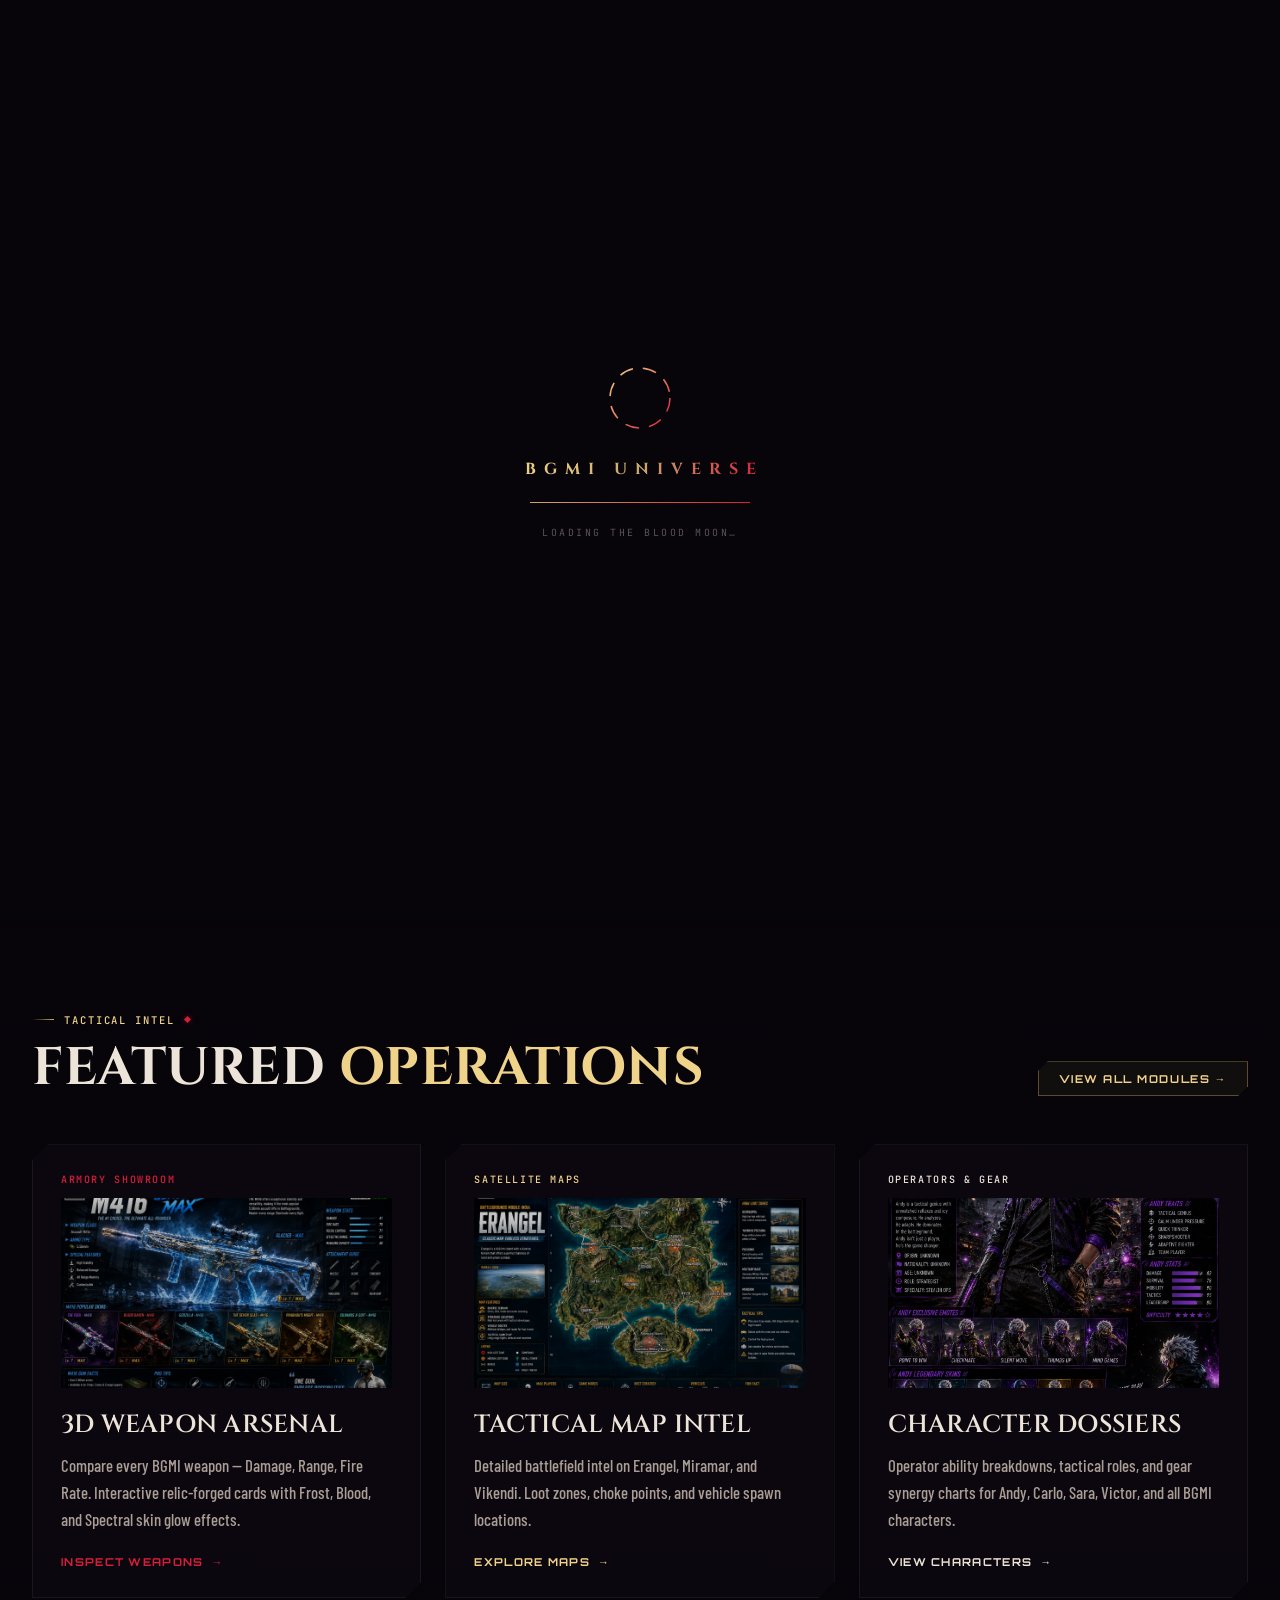
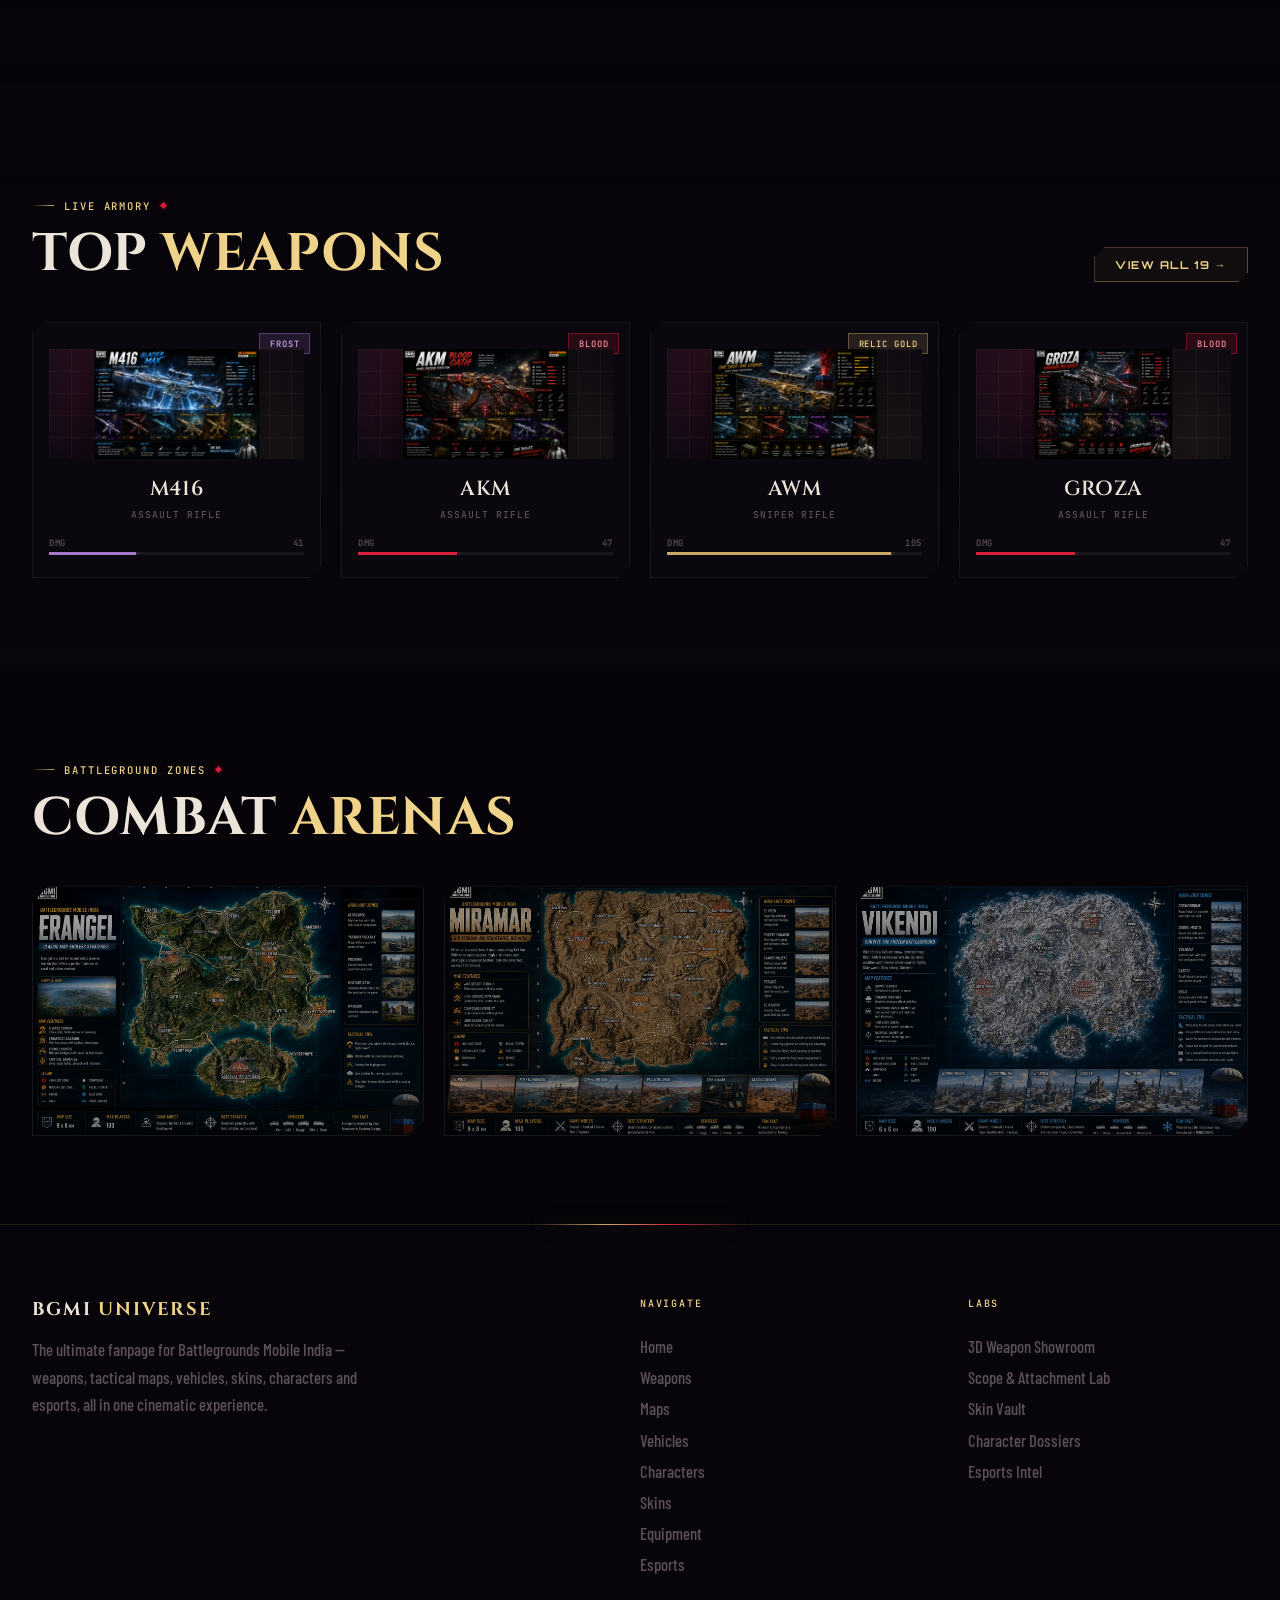
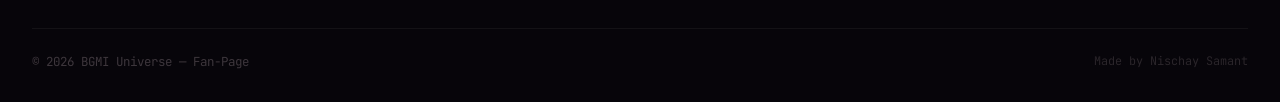
==== commit e772f6de: "Add files via upload" ====
--- a/index.html
+++ b/index.html
@@ -9,8 +9,8 @@
 <meta property="og:site_name" content="BGMI Universe" />
 <meta property="og:title" content="BGMI UNIVERSE — Enter the Blood Moon" />
 <meta property="og:description" content="The ultimate fan universe for Battlegrounds Mobile India. Weapons, maps, vehicles, characters, skins and esports." />
-<<meta property="og:url" content="https://2nd-month-project.vercel.app/" />
-<meta property="og:image" content="og-image.jpg" />
+<meta property="og:url" content="https://2nd-month-project.vercel.app/" />
+<meta property="og:image" content="https://2nd-month-project.vercel.app/og-image.jpg" />
 <link rel="preconnect" href="https://fonts.googleapis.com" />
 <link rel="preconnect" href="https://fonts.gstatic.com" crossorigin />
 <link href="https://fonts.googleapis.com/css2?family=Cinzel:wght@400;500;600;700;800;900&family=Barlow+Condensed:wght@400;500;600;700;800&family=Orbitron:wght@500;600;700;800;900&family=JetBrains+Mono:wght@400;500;700&display=swap" rel="stylesheet" />
--- a/index.css
+++ b/index.css
@@ -7,14 +7,14 @@
   --bone:#ece4d8; --ash:#a99d95; --ash-dim:#5c5158;
 }
 *,*::before,*::after{box-sizing:border-box;margin:0;padding:0;}
-/* --- Responsive safety additions (external CSS pass) --- */
+
 img, video { max-width: 100%; height: auto; }
 
-html{scroll-behavior:smooth;}
+html{scroll-behavior:smooth; overflow-x:hidden; width:100%;}
 body{
   font-family:'Barlow Condensed',sans-serif;
   background:var(--void); color:var(--bone);
-  overflow-x:hidden;
+  overflow-x:hidden; width:100%;
 }
 ::selection{ background:var(--blood-2); color:#fff; }
 ::-webkit-scrollbar{width:9px;}
@@ -357,7 +357,7 @@
 .op-card:hover .op-card-img{ filter:brightness(.95) saturate(1.35); transform:scale(1.04); }
 
 #weapons-strip{ padding:5.5rem 0; position:relative; z-index:10; background:linear-gradient(to bottom, rgba(7,5,10,.55), rgba(9,6,13,.96)); }
-.strip-header{ max-width:1440px; margin:0 auto 2.5rem; padding:0 2rem; display:flex; justify-content:space-between; align-items:flex-end; }
+.strip-header{ max-width:1440px; margin:0 auto 2.5rem; padding:0 2rem; display:flex; justify-content:space-between; align-items:flex-end; flex-wrap:wrap; gap:1rem; }
 .weapons-grid{ max-width:1440px; margin:0 auto; padding:0 2rem; display:grid; grid-template-columns:repeat(4,1fr); gap:1.25rem; }
 .weapon-mini{
   background:rgba(13,8,16,.82); border:1px solid rgba(255,255,255,.06); padding:1.6rem 1rem 1.4rem;
@@ -420,7 +420,77 @@
   .hero-rays,.hero-moon-glow{ opacity:.5; }
 }
 @media (max-width:768px){
-  .hero-inner{ grid-template-columns:1fr; }
+  .nav-inner{ padding:0 1rem; }
+
+  .hero-inner{
+    grid-template-columns:1fr;
+    width:100%;
+  }
+
+  #hero{
+    padding:105px 1rem 50px;
+    min-height:100svh;
+    overflow:hidden;
+  }
+
+  .hero-h1{
+    font-size:clamp(2.15rem, 10vw, 3.2rem);
+    line-height:1.05;
+    letter-spacing:0;
+    max-width:100%;
+    overflow-wrap:break-word;
+  }
+
+  .hero-sub{
+    font-size:.82rem;
+    letter-spacing:.12em;
+    line-height:1.5;
+  }
+
+  .hero-desc{
+    font-size:1rem;
+    line-height:1.5;
+    max-width:100%;
+  }
+
+  .hero-actions{
+    width:100%;
+    gap:.7rem;
+  }
+
+  .hero-actions .btn{
+    flex:1 1 auto;
+    min-width:0;
+    padding:.75rem 1rem;
+    font-size:.62rem;
+    letter-spacing:.08em;
+  }
+
+  .hero-stats{
+    display:grid;
+    grid-template-columns:repeat(2,1fr);
+    gap:1rem 0;
+    width:100%;
+  }
+
+  .stat-item{
+    margin:0;
+    padding:0 1rem 0 0;
+    border-right:1px solid rgba(201,168,106,.12);
+  }
+
+  .stat-item:nth-child(2n){
+    border-right:none;
+    padding-left:1rem;
+  }
+
+  .stat-num{ font-size:1.8rem; }
+
+  .stat-label{
+    font-size:.52rem;
+    letter-spacing:.1em;
+  }
+
   .relic-stage{ height:280px; }
   .relic-3d{ width:180px; height:180px; }
   .ops-grid,.maps-grid{ grid-template-columns:1fr; }
@@ -428,20 +498,46 @@
   .nav-links,.nav-cta{ display:none; }
   #nav-toggle{ display:flex; }
   .footer-grid{ grid-template-columns:1fr; }
-  .hero-stats{ flex-wrap:wrap; row-gap:1rem; }
-  .stat-item{ padding-right:1.4rem; margin-right:1.4rem; }
   #cursor-glow{ display:none; }
-}
-@media (max-width:500px){ .weapons-grid{ grid-template-columns:1fr; } }
-
-@media (max-width:768px){
-  .nav-inner{ padding:0 1.25rem; }
-}
+
+  #featured{ padding-left:1rem; padding-right:1rem; }
+  .strip-header{ padding-left:1rem; padding-right:1rem; }
+  .weapons-grid{ padding-left:1rem; padding-right:1rem; }
+  #maps-showcase{ padding-left:1rem; padding-right:1rem; }
+  footer{ padding-left:1rem; padding-right:1rem; }
+}
+
+@media (max-width:500px){
+  .weapons-grid{ grid-template-columns:1fr; }
+}
+
 @media (max-width:420px){
   .nav-inner{ padding:0 1rem; }
   .nav-logo-text{ font-size:.78rem; letter-spacing:.08em; }
   .nav-logo-icon{ width:32px; height:32px; }
   .nav-logo{ gap:8px; }
+
+  .hero-h1{
+    font-size:clamp(2rem, 10.5vw, 2.7rem);
+  }
+
+  .hero-tag{
+    font-size:.58rem;
+    letter-spacing:.1em;
+    padding:.35rem .7rem;
+  }
+
+  .hero-actions .btn{
+    width:100%;
+    flex:1 1 100%;
+  }
+
+  .hero-stats{
+    grid-template-columns:repeat(2,1fr);
+  }
+
+  .stat-num{ font-size:1.6rem; }
+  .stat-label{ font-size:.48rem; }
 }
 
 @media (prefers-reduced-motion:reduce){
@@ -453,3 +549,324 @@
 }
 
 body.is-scrolling *{ backdrop-filter:none !important; -webkit-backdrop-filter:none !important; }
+
+@media (max-width:900px){
+  #nav .nav-links,
+  #nav .nav-cta{display:none;}
+
+  #nav-toggle{display:flex;}
+
+  .nav-inner{padding-left:1rem;padding-right:1rem;}
+
+  .hero-rays{
+    width:700px;
+    height:700px;
+    right:-250px;
+    top:-8%;
+  }
+
+  .hero-moon-glow{
+    width:320px;
+    height:320px;
+    right:-70px;
+    top:10%;
+  }
+}
+
+@media (max-width:768px){
+  html,body{
+    width:100%;
+    max-width:100%;
+    overflow-x:hidden;
+  }
+
+  img,video,iframe,svg{
+    max-width:100%;
+  }
+
+  .nav-inner,
+  .footer-inner,
+  .featured-inner,
+  .maps-inner,
+  .strip-header,
+  .weapons-grid{
+    width:100%;
+    max-width:100%;
+  }
+
+  #nav-mobile{
+    padding-left:1rem;
+    padding-right:1rem;
+  }
+
+  #hero{
+    padding:105px 1rem 50px;
+    min-height:100svh;
+    overflow:hidden;
+  }
+
+  .hero-inner{
+    grid-template-columns:1fr;
+    width:100%;
+    gap:1.5rem;
+  }
+
+  .hero-tag{
+    max-width:100%;
+    white-space:normal;
+    line-height:1.45;
+  }
+
+  .hero-h1{
+    max-width:100%;
+    font-size:clamp(2.15rem,10vw,3.2rem);
+    line-height:1.05;
+    overflow-wrap:break-word;
+  }
+
+  .hero-sub{
+    font-size:.82rem;
+    letter-spacing:.12em;
+    line-height:1.5;
+  }
+
+  .hero-desc{
+    max-width:100%;
+    font-size:1rem;
+    line-height:1.5;
+  }
+
+  .hero-actions{
+    width:100%;
+    gap:.7rem;
+    flex-wrap:wrap;
+  }
+
+  .hero-actions .btn{
+    min-width:0;
+    padding:.75rem 1rem;
+    font-size:.62rem;
+    letter-spacing:.08em;
+  }
+
+  .hero-stats{
+    width:100%;
+    display:grid;
+    grid-template-columns:repeat(2,minmax(0,1fr));
+    gap:1rem 0;
+  }
+
+  .stat-item{
+    min-width:0;
+    margin:0;
+    padding:0 1rem 0 0;
+  }
+
+  .stat-item:nth-child(2n){
+    border-right:none;
+    padding-left:1rem;
+  }
+
+  .stat-num{font-size:1.8rem;}
+  .stat-label{font-size:.52rem;letter-spacing:.1em;}
+
+  .hero-right{
+    width:100%;
+    min-width:0;
+  }
+
+  .relic-stage{
+    width:100%;
+    height:280px;
+  }
+
+  .relic-3d{
+    width:180px;
+    height:180px;
+  }
+
+  .relic-core{inset:58px;}
+  .relic-ring.r2{inset:17px;}
+  .relic-ring.r3{inset:34px;}
+  .relic-glow{inset:-38px;}
+
+  .intel-ticker{max-width:100%;}
+
+  .ops-grid,
+  .maps-grid{
+    grid-template-columns:1fr;
+  }
+
+  .weapons-grid{
+    grid-template-columns:repeat(2,minmax(0,1fr));
+    padding-left:1rem;
+    padding-right:1rem;
+  }
+
+  .op-card,
+  .weapon-mini,
+  .map-card{
+    min-width:0;
+    max-width:100%;
+  }
+
+  .map-card{height:250px;}
+
+  .nav-links,
+  .nav-cta{display:none;}
+  #nav-toggle{display:flex;}
+
+  .footer-grid{grid-template-columns:1fr;}
+
+  #cursor-glow{display:none;}
+
+  #featured{
+    padding-left:1rem;
+    padding-right:1rem;
+  }
+
+  .strip-header{
+    padding-left:1rem;
+    padding-right:1rem;
+  }
+
+  #maps-showcase{
+    padding-left:1rem;
+    padding-right:1rem;
+  }
+
+  footer{
+    padding-left:1rem;
+    padding-right:1rem;
+  }
+}
+
+@media (max-width:600px){
+  #hero{padding-top:100px;}
+
+  .hero-actions .btn{
+    width:100%;
+    flex:1 1 100%;
+  }
+
+  .hero-rays{
+    width:560px;
+    height:560px;
+    right:-260px;
+    top:-4%;
+  }
+
+  .hero-moon-glow{
+    width:270px;
+    height:270px;
+    right:-80px;
+    top:14%;
+  }
+
+  .relic-stage{height:240px;}
+  .relic-3d{width:160px;height:160px;}
+  .relic-core{inset:52px;}
+  .relic-ring.r2{inset:15px;}
+  .relic-ring.r3{inset:30px;}
+
+  .featured-header,
+  .strip-header{
+    align-items:flex-start;
+  }
+
+  .featured-header .btn,
+  .strip-header .btn{
+    width:100%;
+  }
+
+  .op-card{padding:1.35rem;}
+  .op-card-img-wrap{height:175px;}
+
+  #featured,
+  #weapons-strip,
+  #maps-showcase{
+    padding-top:4.5rem;
+    padding-bottom:4.5rem;
+  }
+
+  .map-card{height:235px;}
+
+  .footer-grid{grid-template-columns:1fr !important;}
+  .footer-bottom{align-items:flex-start;}
+}
+
+@media (max-width:500px){
+  .weapons-grid{grid-template-columns:1fr;}
+}
+
+@media (max-width:420px){
+  .nav-inner{padding:0 .75rem;}
+  .nav-logo{gap:8px;}
+  .nav-logo-text{font-size:.76rem;letter-spacing:.07em;}
+  .nav-logo-icon{width:32px;height:32px;}
+
+  #hero{padding:100px .75rem 42px;}
+
+  .hero-tag{
+    font-size:.58rem;
+    letter-spacing:.1em;
+    padding:.35rem .7rem;
+  }
+
+  .hero-h1{
+    font-size:clamp(2rem,10.5vw,2.7rem);
+  }
+
+  .hero-stats{grid-template-columns:repeat(2,minmax(0,1fr));}
+  .stat-num{font-size:1.6rem;}
+  .stat-label{font-size:.48rem;}
+
+  .relic-stage{height:215px;}
+  .relic-3d{width:145px;height:145px;}
+  .relic-core{inset:47px;}
+  .relic-ring.r2{inset:13px;}
+  .relic-ring.r3{inset:27px;}
+
+  .op-card{padding:1.15rem;}
+  .op-card-img-wrap{height:155px;}
+  .op-title{font-size:1.35rem;}
+  .op-desc{font-size:1rem;}
+
+  .weapon-mini-media{height:100px;}
+  .weapon-mini-name{font-size:1.15rem;}
+
+  .map-card{height:220px;}
+
+  #featured,
+  #weapons-strip,
+  #maps-showcase{
+    padding-left:.75rem;
+    padding-right:.75rem;
+  }
+
+  .strip-header,
+  .weapons-grid{
+    padding-left:.75rem;
+    padding-right:.75rem;
+  }
+
+  footer{padding-left:.75rem;padding-right:.75rem;}
+  .footer-inner{padding-left:.75rem;padding-right:.75rem;}
+}
+
+@media (prefers-reduced-motion:reduce){
+  html{scroll-behavior:auto;}
+  #intro{transition:none;}
+  .ember,
+  #bg-scanline::after,
+  .hero-rays,
+  .hero-moon-glow,
+  .hero-tag-dot,
+  .hero-h1 .accent,
+  .intro-ring svg,
+  .relic-3d,
+  .relic-glow,
+  .intel-track{animation:none !important;}
+  .reveal{transition:none;opacity:1;transform:none;}
+  #depth-field{display:none;}
+}
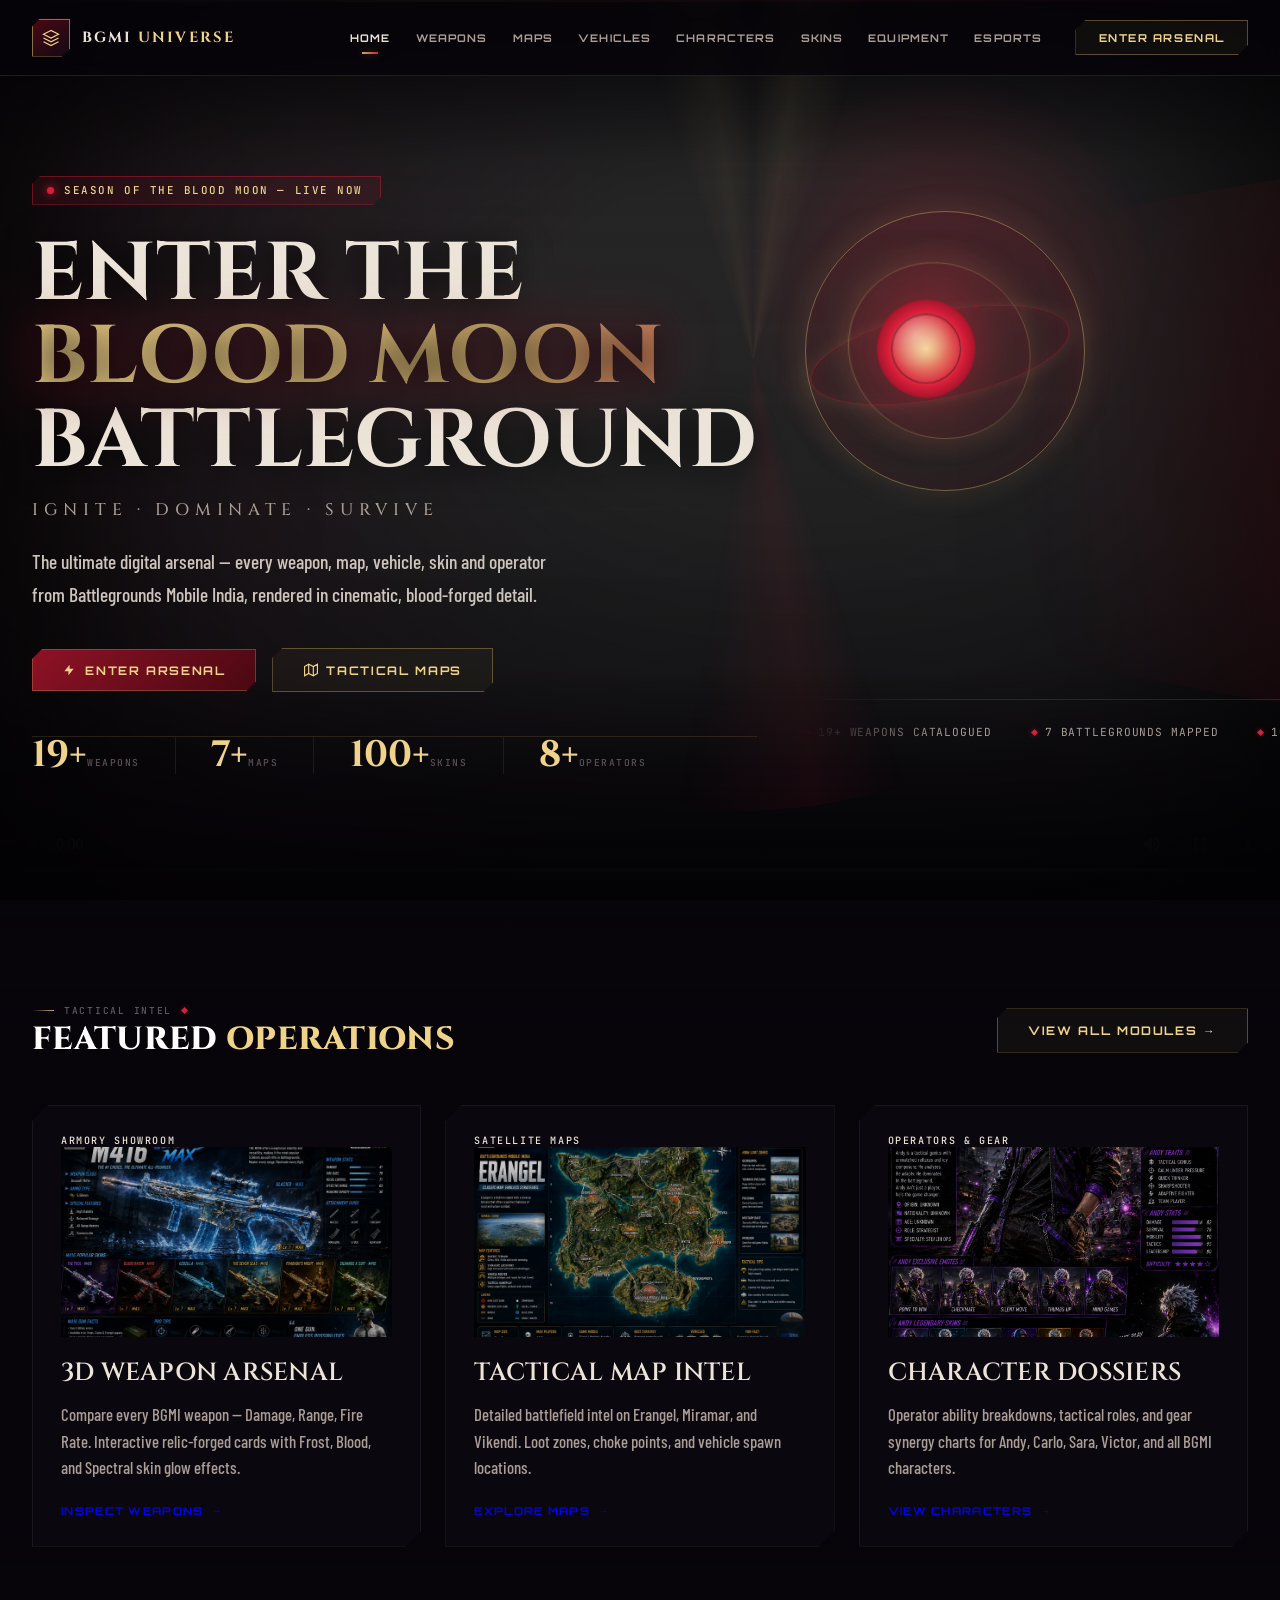
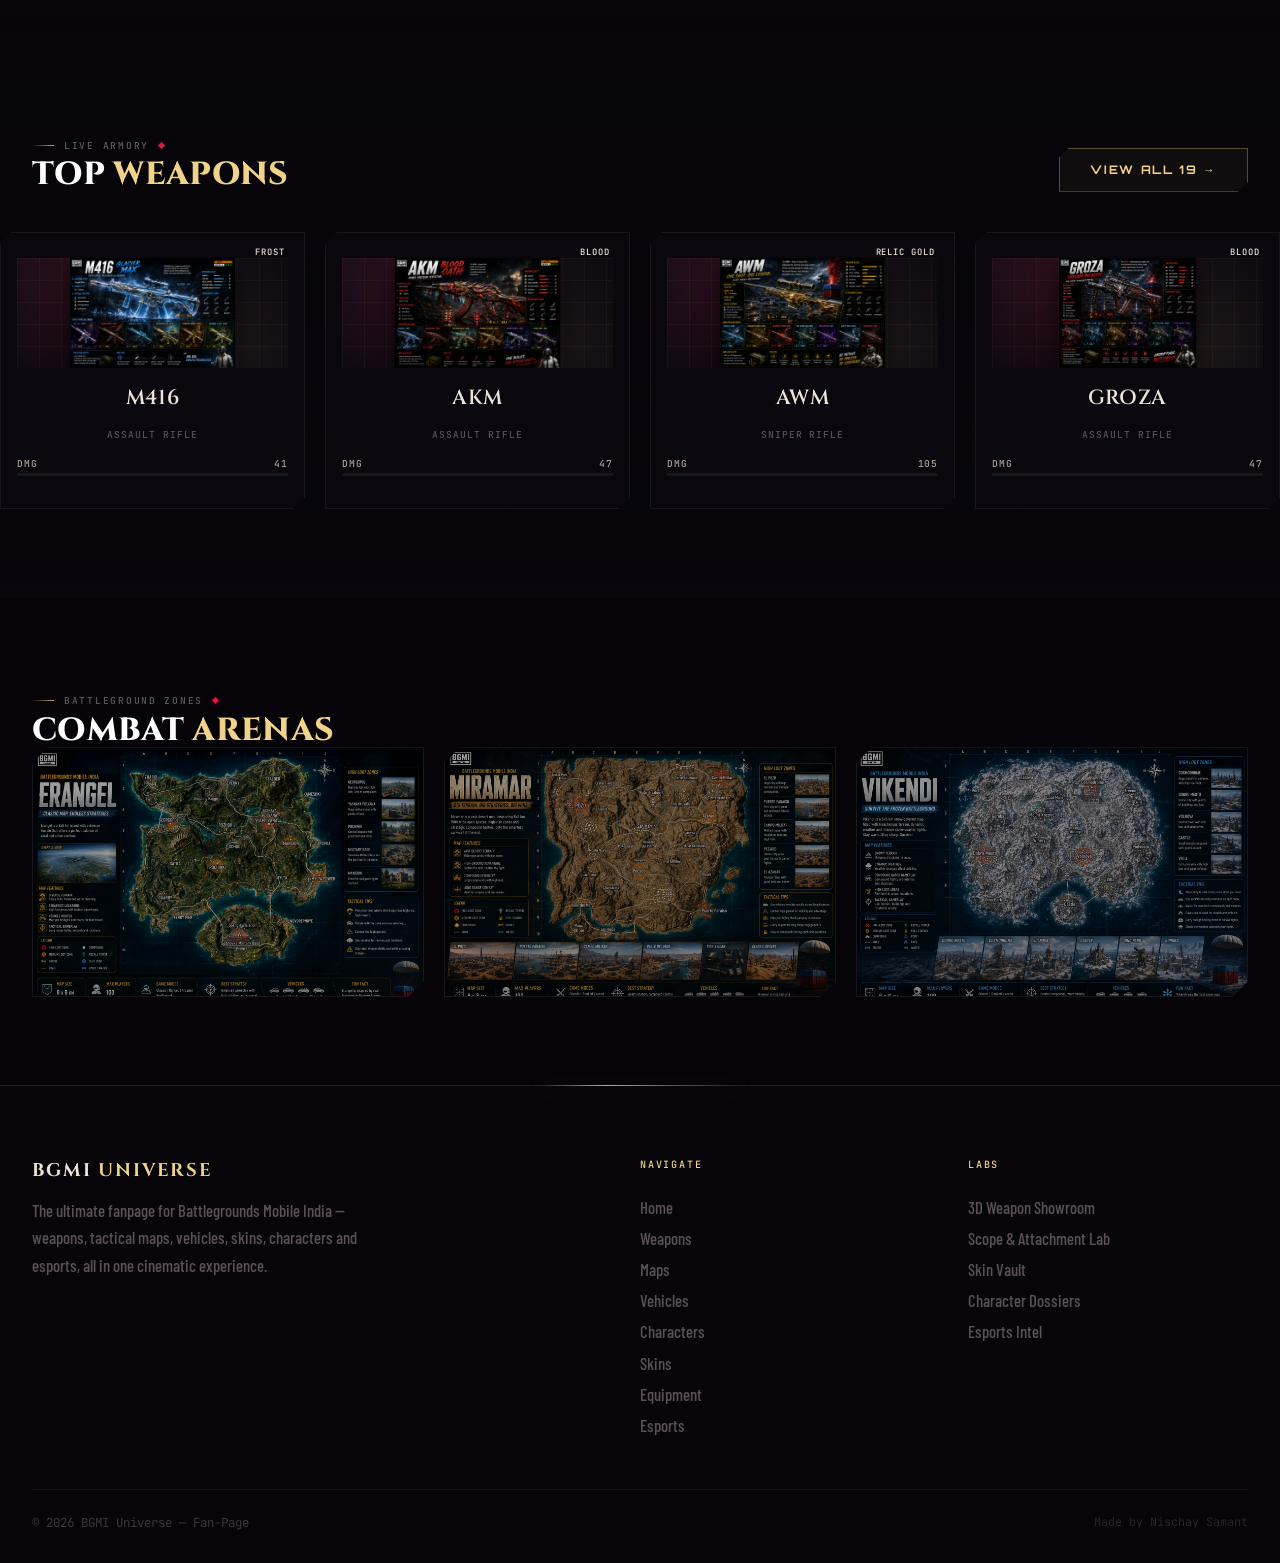
==== commit 93a1e524: "Add files via upload" ====
--- a/index.html
+++ b/index.html
@@ -1,4 +1,4 @@
-<!DOCTYPE html>
+﻿<!DOCTYPE html>
 <html lang="en">
 <head>
 <meta charset="UTF-8" />
@@ -9,58 +9,46 @@
 <meta property="og:site_name" content="BGMI Universe" />
 <meta property="og:title" content="BGMI UNIVERSE — Enter the Blood Moon" />
 <meta property="og:description" content="The ultimate fan universe for Battlegrounds Mobile India. Weapons, maps, vehicles, characters, skins and esports." />
-<meta property="og:url" content="https://2nd-month-project.vercel.app/" />
-<meta property="og:image" content="https://2nd-month-project.vercel.app/og-image.jpg" />
 <link rel="preconnect" href="https://fonts.googleapis.com" />
 <link rel="preconnect" href="https://fonts.gstatic.com" crossorigin />
 <link href="https://fonts.googleapis.com/css2?family=Cinzel:wght@400;500;600;700;800;900&family=Barlow+Condensed:wght@400;500;600;700;800&family=Orbitron:wght@500;600;700;800;900&family=JetBrains+Mono:wght@400;500;700&display=swap" rel="stylesheet" />
-<link rel="stylesheet" href="index.css" >
+<link rel="stylesheet" href="index.css" />
+<link rel="stylesheet" href="semantic_patch.css" />
 </head>
 <body>
 
-<div id="intro">
-  <div class="intro-ring">
+<section id="intro" aria-hidden="true">
+  <span class="intro-ring">
     <svg viewBox="0 0 74 74"><circle cx="37" cy="37" r="30" stroke="url(#g1)" stroke-width="1.5"/>
       <defs><linearGradient id="g1" x1="0" y1="0" x2="1" y2="1"><stop offset="0%" stop-color="#f0d38a"/><stop offset="100%" stop-color="#d81e3a"/></linearGradient></defs>
     </svg>
-  </div>
-  <div class="intro-title">BGMI UNIVERSE</div>
-  <div class="intro-bar"></div>
-  <div class="intro-sub">Loading the Blood Moon…</div>
-</div>
-
-<div id="bg-wrap">
-  <video id="bg-video" autoplay muted loop playsinline preload="auto"  disablePictureInPicture disableRemotePlayback>
+  </span>
+  <p class="intro-title">BGMI UNIVERSE</p>
+  <span class="intro-bar"></span>
+  <p class="intro-sub">Loading the Blood Moon…</p>
+</section>
+
+<figure id="bg-wrap">
+  <video id="bg-video" autoplay loop playsinline controls preload="auto" disablePictureInPicture disableRemotePlayback>
     <source src="home.mp4" type="video/mp4">
   </video>
-</div>
-<div id="bg-overlay"></div>
-<div id="bg-vignette"></div>
-<div id="bg-scanline"></div>
-<canvas id="depth-field"></canvas>
-<div id="cursor-glow"></div>
-
-<button id="sound-toggle" class="muted" aria-label="Toggle battlefield audio" aria-pressed="false">
-  <svg viewBox="0 0 24 24" fill="none" stroke="currentColor" stroke-width="1.8" stroke-linecap="round" stroke-linejoin="round">
-    <polygon points="4,9 8,9 13,4 13,20 8,15 4,15" fill="currentColor" stroke="none"/>
-    <path class="wave" d="M16 8.4c1.6 1.3 1.6 6 0 7.2"/>
-    <path class="wave" d="M18.6 5.8c2.9 2.5 2.9 10 0 12.4"/>
-    <line class="muted-x" x1="15.4" y1="8" x2="21" y2="16"/>
-    <line class="muted-x" x1="21" y1="8" x2="15.4" y2="16"/>
-  </svg>
-</button>
-<div id="sound-hint">🔊 Tap anywhere for battlefield audio</div>
-
-<nav id="nav">
-  <div class="nav-inner">
+</figure>
+<span id="bg-overlay"></span>
+<span id="bg-grid"></span>
+<span id="bg-vignette"></span>
+<span id="bg-scanline"></span>
+
+<input type="checkbox" id="menu-toggle" class="menu-checkbox" aria-hidden="true" />
+
+<header id="nav">
+  <span class="nav-inner">
     <a href="index.html" class="nav-logo">
-      <div class="nav-logo-icon">
+      <span class="nav-logo-icon">
         <svg width="18" height="18" viewBox="0 0 24 24" fill="none" stroke="#f0d38a" stroke-width="1.6"><path d="M12 2L2 7l10 5 10-5-10-5zM2 17l10 5 10-5M2 12l10 5 10-5"/></svg>
-      </div>
+      </span>
       <span class="nav-logo-text">BGMI <span>UNIVERSE</span></span>
     </a>
-
-    <div class="nav-links">
+    <nav class="nav-links" aria-label="Main navigation">
       <a href="index.html" class="nav-link active">HOME</a>
       <a href="weapons.html" class="nav-link">WEAPONS</a>
       <a href="maps.html" class="nav-link">MAPS</a>
@@ -69,22 +57,14 @@
       <a href="skins.html" class="nav-link">SKINS</a>
       <a href="equipment.html" class="nav-link">EQUIPMENT</a>
       <a href="esports.html" class="nav-link">ESPORTS</a>
-    </div>
-
-    <a href="weapons.html" class="btn btn-blood btn-shimmer nav-cta" style="padding:.6rem 1.4rem;font-size:.68rem;">
-      <svg width="13" height="13" viewBox="0 0 24 24" fill="currentColor"><path d="M13 10V3L4 14h7v7l9-11h-7z"/></svg>
-      ENTER ARSENAL
-    </a>
-
-    <button id="nav-toggle" aria-label="Menu">
-      <svg width="24" height="24" viewBox="0 0 24 24" fill="none" stroke="currentColor" stroke-width="2">
-        <line x1="3" y1="6" x2="21" y2="6"/><line x1="3" y1="12" x2="21" y2="12"/><line x1="3" y1="18" x2="21" y2="18"/>
-      </svg>
-    </button>
-  </div>
-</nav>
-
-<div id="nav-mobile">
+    </nav>
+    <a href="weapons.html" class="btn btn-outline nav-cta">ENTER ARSENAL</a>
+    <label for="menu-toggle" class="nav-toggle-label" aria-label="Toggle menu">
+      <svg width="24" height="24" viewBox="0 0 24 24" fill="none" stroke="currentColor" stroke-width="2"><line x1="3" y1="6" x2="21" y2="6"/><line x1="3" y1="12" x2="21" y2="12"/><line x1="3" y1="18" x2="21" y2="18"/></svg>
+    </label>
+  </span>
+</header>
+<nav id="nav-mobile" aria-label="Mobile navigation">
   <a href="index.html" class="nav-mobile-link active">HOME</a>
   <a href="weapons.html" class="nav-mobile-link">WEAPONS</a>
   <a href="maps.html" class="nav-mobile-link">MAPS</a>
@@ -93,33 +73,32 @@
   <a href="skins.html" class="nav-mobile-link">SKINS</a>
   <a href="equipment.html" class="nav-mobile-link">EQUIPMENT</a>
   <a href="esports.html" class="nav-mobile-link">ESPORTS</a>
-  <a href="weapons.html" class="btn btn-blood btn-shimmer" style="margin-top:1rem;width:100%;">ENTER ARSENAL</a>
-</div>
+  <a href="weapons.html" class="btn btn-blood btn-shimmer" class="btn btn-outline nav-mobile-full">ENTER ARSENAL</a>
+</nav>
 
 <section id="hero">
-  <div class="hero-rays"></div>
-  <div class="hero-moon-glow"></div>
-  <div class="ember-field" id="ember-field"></div>
-  <div class="hero-inner" id="hero-parallax">
-
-    <div class="hero-left">
-      <div class="hero-tag reveal">
+  <span class="hero-rays"></span>
+  <span class="hero-moon-glow"></span>
+  <section class="hero-inner">
+
+    <section class="hero-left">
+      <p class="hero-tag">
         <span class="hero-tag-dot"></span>
         SEASON OF THE BLOOD MOON — LIVE NOW
-      </div>
-
-      <h1 class="hero-h1 reveal reveal-delay-1">
+      </p>
+
+      <h1 class="hero-h1">
         ENTER THE
         <span class="accent">BLOOD MOON</span>
         BATTLEGROUND
       </h1>
 
-      <p class="hero-sub reveal reveal-delay-1">Ignite · Dominate · Survive</p>
-      <p class="hero-desc reveal reveal-delay-2">
+      <p class="hero-sub">Ignite · Dominate · Survive</p>
+      <p class="hero-desc">
         The ultimate digital arsenal — every weapon, map, vehicle, skin and operator from Battlegrounds Mobile India, rendered in cinematic, blood-forged detail.
       </p>
 
-      <div class="hero-actions reveal reveal-delay-2">
+      <nav class="hero-actions" aria-label="Hero actions">
         <a href="weapons.html" class="btn btn-blood btn-shimmer">
           <svg width="14" height="14" viewBox="0 0 24 24" fill="currentColor"><path d="M13 10V3L4 14h7v7l9-11h-7z"/></svg>
           ENTER ARSENAL
@@ -128,32 +107,32 @@
           <svg width="14" height="14" viewBox="0 0 24 24" fill="none" stroke="currentColor" stroke-width="2"><polygon points="1 6 1 22 8 18 16 22 23 18 23 2 16 6 8 2 1 6"/><line x1="8" y1="2" x2="8" y2="18"/><line x1="16" y1="6" x2="16" y2="22"/></svg>
           TACTICAL MAPS
         </a>
-      </div>
-
-      <div class="hero-stats reveal reveal-delay-3">
-        <div class="stat-item"><div class="stat-num" id="sn-weapons">0</div><div class="stat-label">Weapons</div></div>
-        <div class="stat-item"><div class="stat-num" id="sn-maps">0</div><div class="stat-label">Maps</div></div>
-        <div class="stat-item"><div class="stat-num" id="sn-skins">0</div><div class="stat-label">Skins</div></div>
-        <div class="stat-item"><div class="stat-num" id="sn-chars">0</div><div class="stat-label">Operators</div></div>
-      </div>
-    </div>
-
-    <div class="hero-right reveal reveal-delay-2">
-      <div class="relic-stage">
-        <div class="relic-glow"></div>
-        <div class="relic-3d">
-          <div class="relic-ring"></div>
-          <div class="relic-ring r2"></div>
-          <div class="relic-ring r3"></div>
-          <div class="relic-core"></div>
-        </div>
-      </div>
-      <div class="relic-caption">
-        <div class="rc-title">The Blood Moon Sigil</div>
-        <div class="rc-sub">Season Emblem · Rotating Relic</div>
-      </div>
-      <div class="intel-ticker">
-        <div class="intel-track">
+      </nav>
+
+      <ul class="hero-stats">
+        <li class="stat-item"><strong class="stat-num">19+</strong><small class="stat-label">Weapons</small></li>
+        <li class="stat-item"><strong class="stat-num">7+</strong><small class="stat-label">Maps</small></li>
+        <li class="stat-item"><strong class="stat-num">100+</strong><small class="stat-label">Skins</small></li>
+        <li class="stat-item"><strong class="stat-num">8+</strong><small class="stat-label">Operators</small></li>
+      </ul>
+    </section>
+
+    <section class="hero-right">
+      <figure class="relic-stage">
+        <span class="relic-glow"></span>
+        <figure class="relic-3d">
+          <span class="relic-ring"></span>
+          <span class="relic-ring r2"></span>
+          <span class="relic-ring r3"></span>
+          <span class="relic-core"></span>
+        </figure>
+        <figcaption class="relic-caption">
+          <p class="rc-title">The Blood Moon Sigil</p>
+          <p class="rc-sub">Season Emblem · Rotating Relic</p>
+        </figcaption>
+      </figure>
+      <aside class="intel-ticker">
+        <p class="intel-track">
           <span>19+ WEAPONS CATALOGUED</span>
           <span>7 BATTLEGROUNDS MAPPED</span>
           <span>100+ SKINS IN THE VAULT</span>
@@ -162,178 +141,196 @@
           <span>7 BATTLEGROUNDS MAPPED</span>
           <span>100+ SKINS IN THE VAULT</span>
           <span>8 OPERATORS PROFILED</span>
-        </div>
-      </div>
-    </div>
-
-  </div>
+        </p>
+      </aside>
+    </section>
+
+  </section>
 </section>
 
 <section id="featured">
-  <div class="featured-inner">
-    <div class="featured-header">
-      <div>
-        <div class="section-tag reveal">TACTICAL INTEL</div>
-        <h2 class="section-h2 reveal reveal-delay-1">FEATURED <span class="accent">OPERATIONS</span></h2>
-      </div>
-      <a href="weapons.html" class="btn btn-outline reveal" style="font-size:.68rem;padding:.6rem 1.25rem;">VIEW ALL MODULES →</a>
-    </div>
-
-    <div class="ops-grid">
-
-      <div class="op-card reveal" style="--card-color: rgba(216,30,58,.16); --card-accent: #d81e3a;">
-        <div class="op-card-border"></div>
-        <div>
-          <div class="op-label" style="color:var(--blood-2);">ARMORY SHOWROOM</div>
-          <div class="op-card-img-wrap media-frame">
-            <img src="M416.jpeg" alt="M416 Weapon" class="op-card-img" onerror="this.style.display='none'">
-          </div>
-          <div class="op-title">3D WEAPON ARSENAL</div>
-          <p class="op-desc">Compare every BGMI weapon — Damage, Range, Fire Rate. Interactive relic-forged cards with Frost, Blood, and Spectral skin glow effects.</p>
-        </div>
-        <a href="weapons.html" class="op-cta" style="color:var(--blood-2);">INSPECT WEAPONS <span>→</span></a>
-      </div>
-
-      <div class="op-card reveal reveal-delay-1" style="--card-color: rgba(201,168,106,.16); --card-accent: #c9a86a;">
-        <div class="op-card-border"></div>
-        <div>
-          <div class="op-label" style="color:var(--gold-2);">SATELLITE MAPS</div>
-          <div class="op-card-img-wrap media-frame">
-            <img src="Erangel.jpeg" alt="Erangel" class="op-card-img" onerror="this.style.display='none'">
-          </div>
-          <div class="op-title">TACTICAL MAP INTEL</div>
-          <p class="op-desc">Detailed battlefield intel on Erangel, Miramar, and Vikendi. Loot zones, choke points, and vehicle spawn locations.</p>
-        </div>
-        <a href="maps.html" class="op-cta" style="color:var(--gold-2);">EXPLORE MAPS <span>→</span></a>
-      </div>
-
-      <div class="op-card reveal reveal-delay-2" style="--card-color: rgba(124,74,158,.18); --card-accent: #a877c8;">
-        <div class="op-card-border"></div>
-        <div>
-          <div class="op-label" style="color:var(--violet);">OPERATORS &amp; GEAR</div>
-          <div class="op-card-img-wrap media-frame">
-            <img src="Andy.jpeg" alt="Character Andy" class="op-card-img" onerror="this.style.display='none'">
-          </div>
-          <div class="op-title">CHARACTER DOSSIERS</div>
-          <p class="op-desc">Operator ability breakdowns, tactical roles, and gear synergy charts for Andy, Carlo, Sara, Victor, and all BGMI characters.</p>
-        </div>
-        <a href="characters.html" class="op-cta" style="color:var(--violet);">VIEW CHARACTERS <span>→</span></a>
-      </div>
-
-    </div>
-  </div>
+  <section class="featured-inner">
+    <header class="featured-header">
+      <header class="strip-inner">
+        <p class="section-tag">TACTICAL INTEL</p>
+        <h2 class="section-h2">FEATURED <span class="accent">OPERATIONS</span></h2>
+      </header>
+      <a href="weapons.html" class="btn btn-outline">VIEW ALL MODULES →</a>
+    </header>
+
+    <ul class="ops-grid">
+
+      <li>
+        <article class="op-card" class="card-blood">
+          <span class="op-card-border"></span>
+          <section class="op-card-body">
+            <p class="op-label">ARMORY SHOWROOM</p>
+            <figure class="op-card-img-wrap media-frame">
+              <img src="M416.jpeg" alt="M416 Weapon" class="op-card-img" loading="lazy">
+            </figure>
+            <p class="op-title">3D WEAPON ARSENAL</p>
+            <p class="op-desc">Compare every BGMI weapon — Damage, Range, Fire Rate. Interactive relic-forged cards with Frost, Blood, and Spectral skin glow effects.</p>
+          </section>
+          <a href="weapons.html" class="op-cta">INSPECT WEAPONS <span>→</span></a>
+        </article>
+      </li>
+
+      <li>
+        <article class="op-card" class="card-gold-ac">
+          <span class="op-card-border"></span>
+          <section class="op-card-body">
+            <p class="op-label">SATELLITE MAPS</p>
+            <figure class="op-card-img-wrap media-frame">
+              <img src="Erangel.jpeg" alt="Erangel" class="op-card-img" loading="lazy">
+            </figure>
+            <p class="op-title">TACTICAL MAP INTEL</p>
+            <p class="op-desc">Detailed battlefield intel on Erangel, Miramar, and Vikendi. Loot zones, choke points, and vehicle spawn locations.</p>
+          </section>
+          <a href="maps.html" class="op-cta">EXPLORE MAPS <span>→</span></a>
+        </article>
+      </li>
+
+      <li>
+        <article class="op-card" class="card-violet">
+          <span class="op-card-border"></span>
+          <section class="op-card-body">
+            <p class="op-label">OPERATORS &amp; GEAR</p>
+            <figure class="op-card-img-wrap media-frame">
+              <img src="Andy.jpeg" alt="Character Andy" class="op-card-img" loading="lazy">
+            </figure>
+            <p class="op-title">CHARACTER DOSSIERS</p>
+            <p class="op-desc">Operator ability breakdowns, tactical roles, and gear synergy charts for Andy, Carlo, Sara, Victor, and all BGMI characters.</p>
+          </section>
+          <a href="characters.html" class="op-cta">VIEW CHARACTERS <span>→</span></a>
+        </article>
+      </li>
+
+    </ul>
+  </section>
 </section>
 
 <section id="weapons-strip">
-  <div class="strip-header">
-    <div>
-      <div class="section-tag reveal">LIVE ARMORY</div>
-      <h2 class="section-h2 reveal reveal-delay-1">TOP <span class="accent">WEAPONS</span></h2>
-    </div>
-    <a href="weapons.html" class="btn btn-outline reveal" style="font-size:.68rem;padding:.6rem 1.25rem;">VIEW ALL 19 →</a>
-  </div>
-
-  <div class="weapons-grid">
-
-    <div class="weapon-mini reveal" style="--w-accent:#a877c8;">
-      <span class="weapon-mini-badge" style="background:rgba(168,119,200,.15);color:#c8a3e8;border:1px solid rgba(168,119,200,.4);">FROST</span>
-      <div class="weapon-mini-media media-frame"><img src="M416.jpeg" alt="M416" class="weapon-mini-img" onerror="this.style.display='none'"></div>
-      <div class="weapon-mini-name">M416</div>
-      <div class="weapon-mini-cat">Assault Rifle</div>
-      <div class="weapon-mini-stat">
-        <div class="weapon-mini-stat-label"><span>DMG</span><span>41</span></div>
-        <div class="weapon-mini-bar"><div class="weapon-mini-bar-fill" style="width:34%;background:#a877c8;box-shadow:0 0 6px #a877c8;"></div></div>
-      </div>
-    </div>
-
-    <div class="weapon-mini reveal reveal-delay-1" style="--w-accent:#d81e3a;">
-      <span class="weapon-mini-badge" style="background:rgba(216,30,58,.15);color:#f2919e;border:1px solid rgba(216,30,58,.4);">BLOOD</span>
-      <div class="weapon-mini-media media-frame"><img src="Akm.jpeg" alt="AKM" class="weapon-mini-img" onerror="this.style.display='none'"></div>
-      <div class="weapon-mini-name">AKM</div>
-      <div class="weapon-mini-cat">Assault Rifle</div>
-      <div class="weapon-mini-stat">
-        <div class="weapon-mini-stat-label"><span>DMG</span><span>47</span></div>
-        <div class="weapon-mini-bar"><div class="weapon-mini-bar-fill" style="width:39%;background:#d81e3a;box-shadow:0 0 6px #d81e3a;"></div></div>
-      </div>
-    </div>
-
-    <div class="weapon-mini reveal reveal-delay-2" style="--w-accent:#c9a86a;">
-      <span class="weapon-mini-badge" style="background:rgba(201,168,106,.15);color:#f0d38a;border:1px solid rgba(201,168,106,.4);">RELIC GOLD</span>
-      <div class="weapon-mini-media media-frame"><img src="Awm.jpeg" alt="AWM" class="weapon-mini-img" onerror="this.style.display='none'"></div>
-      <div class="weapon-mini-name">AWM</div>
-      <div class="weapon-mini-cat">Sniper Rifle</div>
-      <div class="weapon-mini-stat">
-        <div class="weapon-mini-stat-label"><span>DMG</span><span>105</span></div>
-        <div class="weapon-mini-bar"><div class="weapon-mini-bar-fill" style="width:88%;background:#c9a86a;box-shadow:0 0 6px #c9a86a;"></div></div>
-      </div>
-    </div>
-
-    <div class="weapon-mini reveal reveal-delay-3" style="--w-accent:#d81e3a;">
-      <span class="weapon-mini-badge" style="background:rgba(216,30,58,.15);color:#f2919e;border:1px solid rgba(216,30,58,.4);">BLOOD</span>
-      <div class="weapon-mini-media media-frame"><img src="Groza.jpeg" alt="Groza" class="weapon-mini-img" onerror="this.style.display='none'"></div>
-      <div class="weapon-mini-name">GROZA</div>
-      <div class="weapon-mini-cat">Assault Rifle</div>
-      <div class="weapon-mini-stat">
-        <div class="weapon-mini-stat-label"><span>DMG</span><span>47</span></div>
-        <div class="weapon-mini-bar"><div class="weapon-mini-bar-fill" style="width:39%;background:#d81e3a;box-shadow:0 0 6px #d81e3a;"></div></div>
-      </div>
-    </div>
-
-  </div>
+  <header class="strip-header">
+    <header class="strip-inner">
+      <p class="section-tag">LIVE ARMORY</p>
+      <h2 class="section-h2">TOP <span class="accent">WEAPONS</span></h2>
+    </header>
+    <a href="weapons.html" class="btn btn-outline">VIEW ALL 19 →</a>
+  </header>
+
+  <ul class="weapons-grid">
+
+    <li>
+      <article class="weapon-mini" class="wac-purple">
+        <span class="weapon-mini-badge" class="stat-bg-purple">FROST</span>
+        <figure class="weapon-mini-media media-frame"><img src="M416.jpeg" alt="M416" class="weapon-mini-img" loading="lazy"></figure>
+        <h3 class="weapon-mini-name">M416</h3>
+        <p class="weapon-mini-cat">Assault Rifle</p>
+        <dl class="weapon-mini-stat">
+          <dt class="weapon-mini-stat-label"><span>DMG</span><span>41</span></dt>
+          <dd class="weapon-mini-bar"><span class="weapon-mini-bar-fill" class="stat-fill stat-fill-purple"></span></dd>
+        </dl>
+      </article>
+    </li>
+
+    <li>
+      <article class="weapon-mini" class="wac-red">
+        <span class="weapon-mini-badge" class="stat-bg-red">BLOOD</span>
+        <figure class="weapon-mini-media media-frame"><img src="Akm.jpeg" alt="AKM" class="weapon-mini-img" loading="lazy"></figure>
+        <h3 class="weapon-mini-name">AKM</h3>
+        <p class="weapon-mini-cat">Assault Rifle</p>
+        <dl class="weapon-mini-stat">
+          <dt class="weapon-mini-stat-label"><span>DMG</span><span>47</span></dt>
+          <dd class="weapon-mini-bar"><span class="weapon-mini-bar-fill" class="stat-fill stat-fill-red"></span></dd>
+        </dl>
+      </article>
+    </li>
+
+    <li>
+      <article class="weapon-mini" class="wac-gold">
+        <span class="weapon-mini-badge" class="stat-bg-gold">RELIC GOLD</span>
+        <figure class="weapon-mini-media media-frame"><img src="Awm.jpeg" alt="AWM" class="weapon-mini-img" loading="lazy"></figure>
+        <h3 class="weapon-mini-name">AWM</h3>
+        <p class="weapon-mini-cat">Sniper Rifle</p>
+        <dl class="weapon-mini-stat">
+          <dt class="weapon-mini-stat-label"><span>DMG</span><span>105</span></dt>
+          <dd class="weapon-mini-bar"><span class="weapon-mini-bar-fill" class="stat-fill stat-fill-gold"></span></dd>
+        </dl>
+      </article>
+    </li>
+
+    <li>
+      <article class="weapon-mini" class="wac-red">
+        <span class="weapon-mini-badge" class="stat-bg-red">BLOOD</span>
+        <figure class="weapon-mini-media media-frame"><img src="Groza.jpeg" alt="Groza" class="weapon-mini-img" loading="lazy"></figure>
+        <h3 class="weapon-mini-name">GROZA</h3>
+        <p class="weapon-mini-cat">Assault Rifle</p>
+        <dl class="weapon-mini-stat">
+          <dt class="weapon-mini-stat-label"><span>DMG</span><span>47</span></dt>
+          <dd class="weapon-mini-bar"><span class="weapon-mini-bar-fill" class="stat-fill stat-fill-red"></span></dd>
+        </dl>
+      </article>
+    </li>
+
+  </ul>
 </section>
 
 <section id="maps-showcase">
-  <div class="maps-inner">
-    <div class="section-tag reveal">BATTLEGROUND ZONES</div>
-    <h2 class="section-h2 reveal reveal-delay-1">COMBAT <span class="accent">ARENAS</span></h2>
-
-    <div class="maps-grid">
-      <div class="map-card reveal" style="transition-delay:.1s;">
-        <div class="media-frame" style="height:100%;">
-          <img src="Erangel.jpeg" alt="Erangel" class="map-card-img" onerror="this.style.display='none'">
-        </div>
-        <div class="map-card-overlay">
-          <div class="map-card-tag">8×8 KM · GRASSLANDS</div>
-          <div class="map-card-name">ERANGEL</div>
-          <div class="map-card-info">Classic • High-density loot • Long-range combat</div>
-        </div>
-      </div>
-
-      <div class="map-card reveal reveal-delay-1">
-        <div class="media-frame" style="height:100%;">
-          <img src="Miramar.jpeg" alt="Miramar" class="map-card-img" onerror="this.style.display='none'">
-        </div>
-        <div class="map-card-overlay">
-          <div class="map-card-tag">8×8 KM · DESERT</div>
-          <div class="map-card-name">MIRAMAR</div>
-          <div class="map-card-info">Expert · Sniper country · Vehicle warfare</div>
-        </div>
-      </div>
-
-      <div class="map-card reveal reveal-delay-2">
-        <div class="media-frame" style="height:100%;">
-          <img src="Vikendi.jpeg" alt="Vikendi" class="map-card-img" onerror="this.style.display='none'">
-        </div>
-        <div class="map-card-overlay">
-          <div class="map-card-tag">6×6 KM · SNOW</div>
-          <div class="map-card-name">VIKENDI</div>
-          <div class="map-card-info">Balanced · Stealth movement · Mid-range engagements</div>
-        </div>
-      </div>
-    </div>
-  </div>
+  <section class="maps-inner">
+    <p class="section-tag">BATTLEGROUND ZONES</p>
+    <h2 class="section-h2">COMBAT <span class="accent">ARENAS</span></h2>
+
+    <ul class="maps-grid">
+      <li>
+        <article class="map-card" class="delay-1">
+          <figure class="media-frame" class="h-full">
+            <img src="Erangel.jpeg" alt="Erangel" class="map-card-img" loading="lazy">
+          </figure>
+          <figcaption class="map-card-overlay">
+            <p class="map-card-tag">8×8 KM · GRASSLANDS</p>
+            <h3 class="map-card-name">ERANGEL</h3>
+            <p class="map-card-info">Classic • High-density loot • Long-range combat</p>
+          </figcaption>
+        </article>
+      </li>
+      <li>
+        <article class="map-card">
+          <figure class="media-frame" class="h-full">
+            <img src="Miramar.jpeg" alt="Miramar" class="map-card-img" loading="lazy">
+          </figure>
+          <figcaption class="map-card-overlay">
+            <p class="map-card-tag">8×8 KM · DESERT</p>
+            <h3 class="map-card-name">MIRAMAR</h3>
+            <p class="map-card-info">Expert · Sniper country · Vehicle warfare</p>
+          </figcaption>
+        </article>
+      </li>
+      <li>
+        <article class="map-card">
+          <figure class="media-frame" class="h-full">
+            <img src="Vikendi.jpeg" alt="Vikendi" class="map-card-img" loading="lazy">
+          </figure>
+          <figcaption class="map-card-overlay">
+            <p class="map-card-tag">6×6 KM · SNOW</p>
+            <h3 class="map-card-name">VIKENDI</h3>
+            <p class="map-card-info">Balanced · Stealth movement · Mid-range engagements</p>
+          </figcaption>
+        </article>
+      </li>
+    </ul>
+  </section>
 </section>
 
 <footer>
-  <div class="footer-accent-line"></div>
-  <div class="footer-inner">
-    <div class="footer-grid">
-      <div>
-        <div class="footer-brand-name">BGMI <span>UNIVERSE</span></div>
-        <p class="footer-brand-desc">The ultimate  fanpage for Battlegrounds Mobile India — weapons, tactical maps, vehicles, skins, characters and esports, all in one cinematic experience.</p>
-      </div>
-      <div>
-        <div class="footer-col-title">NAVIGATE</div>
+  <span class="footer-accent-line"></span>
+  <section class="footer-inner">
+    <section class="footer-grid">
+      <section>
+        <strong class="footer-brand-name">BGMI <span>UNIVERSE</span></strong>
+        <p class="footer-brand-desc">The ultimate fanpage for Battlegrounds Mobile India — weapons, tactical maps, vehicles, skins, characters and esports, all in one cinematic experience.</p>
+      </section>
+      <nav aria-label="Footer navigation">
+        <h3 class="footer-col-title">NAVIGATE</h3>
         <a href="index.html" class="footer-link">Home</a>
         <a href="weapons.html" class="footer-link">Weapons</a>
         <a href="maps.html" class="footer-link">Maps</a>
@@ -342,259 +339,23 @@
         <a href="skins.html" class="footer-link">Skins</a>
         <a href="equipment.html" class="footer-link">Equipment</a>
         <a href="esports.html" class="footer-link">Esports</a>
-      </div>
-      <div>
-        <div class="footer-col-title">LABS</div>
+      </nav>
+      <nav aria-label="Footer labs navigation">
+        <h3 class="footer-col-title">LABS</h3>
         <a href="weapons.html" class="footer-link">3D Weapon Showroom</a>
         <a href="equipment.html" class="footer-link">Scope &amp; Attachment Lab</a>
         <a href="skins.html" class="footer-link">Skin Vault</a>
         <a href="characters.html" class="footer-link">Character Dossiers</a>
         <a href="esports.html" class="footer-link">Esports Intel</a>
-      </div>
-    </div>
-
-    <div class="footer-bottom">
+      </nav>
+    </section>
+
+    <p class="footer-bottom">
       <span class="footer-copy">© 2026 BGMI Universe — Fan-Page</span>
       <span class="footer-note">Made by Nischay Samant</span>
-    </div>
-  </div>
+    </p>
+  </section>
 </footer>
 
-<script>
-const reducedMotion = window.matchMedia('(prefers-reduced-motion: reduce)').matches;
-
-const intro = document.getElementById('intro');
-setTimeout(() => { intro.classList.add('hide'); }, reducedMotion ? 0 : 2100);
-
-const nav = document.getElementById('nav');
-let scrollRAF = null, scrollEndTimer = null;
-function handleScroll() {
-  if (window.scrollY > 60) nav.classList.add('scrolled');
-  else nav.classList.remove('scrolled');
-}
-window.addEventListener('scroll', () => {
-  document.body.classList.add('is-scrolling');
-  clearTimeout(scrollEndTimer);
-  scrollEndTimer = setTimeout(() => document.body.classList.remove('is-scrolling'), 150);
-  if (scrollRAF) return;
-  scrollRAF = requestAnimationFrame(() => { handleScroll(); scrollRAF = null; });
-}, { passive: true });
-
-const navToggle = document.getElementById('nav-toggle');
-const navMobile = document.getElementById('nav-mobile');
-navToggle.addEventListener('click', () => navMobile.classList.toggle('open'));
-
-const heroParallax = document.getElementById('hero-parallax');
-const glow = document.getElementById('cursor-glow');
-const canHover = window.matchMedia('(hover: hover)').matches;
-let mx = window.innerWidth / 2, my = window.innerHeight / 2;
-let gx = mx, gy = my;
-
-if (!reducedMotion && canHover) {
-  document.addEventListener('mousemove', (e) => {
-    mx = e.clientX; my = e.clientY;
-    glow.style.opacity = '1';
-  }, { passive: true });
-  document.addEventListener('mouseleave', () => { glow.style.opacity = '0'; });
-
-  let running = true;
-  document.addEventListener('visibilitychange', () => { running = !document.hidden; if (running) loop(); });
-
-  function loop() {
-    if (!running) return;
-    if (heroParallax) {
-      const xPct = (mx / window.innerWidth - 0.5);
-      const yPct = (my / window.innerHeight - 0.5);
-      heroParallax.style.transform = `rotateY(${xPct * 8}deg) rotateX(${-yPct * 6}deg)`;
-    }
-    gx += (mx - gx) * 0.09;
-    gy += (my - gy) * 0.09;
-    glow.style.transform = `translate3d(${gx - 170}px, ${gy - 170}px, 0)`;
-    requestAnimationFrame(loop);
-  }
-  requestAnimationFrame(loop);
-} else if (glow) {
-  glow.style.display = 'none';
-}
-
-function animCount(el, target, suffix = '') {
-  const start = Date.now();
-  const duration = 1800;
-  function tick() {
-    const elapsed = Date.now() - start;
-    const pct = Math.min(elapsed / duration, 1);
-    const ease = 1 - Math.pow(1 - pct, 3);
-    if (el) el.textContent = Math.floor(ease * target) + suffix;
-    if (pct < 1) requestAnimationFrame(tick);
-  }
-  requestAnimationFrame(tick);
-}
-
-const reveals = document.querySelectorAll('.reveal');
-const io = new IntersectionObserver((entries) => {
-  entries.forEach(e => {
-    if (e.isIntersecting) { e.target.classList.add('visible'); io.unobserve(e.target); }
-  });
-}, { threshold: 0.1 });
-reveals.forEach(el => io.observe(el));
-
-let countersFired = false;
-function fireCounters() {
-  if (countersFired) return;
-  countersFired = true;
-  animCount(document.getElementById('sn-weapons'), 19, '+');
-  animCount(document.getElementById('sn-maps'), 7, '+');
-  animCount(document.getElementById('sn-skins'), 100, '+');
-  animCount(document.getElementById('sn-chars'), 8, '+');
-}
-const heroSection = document.getElementById('hero');
-const heroIO = new IntersectionObserver((entries) => {
-  entries.forEach(e => { if (e.isIntersecting) fireCounters(); });
-}, { threshold: 0.2 });
-if (heroSection) {
-  heroIO.observe(heroSection);
-  const rect = heroSection.getBoundingClientRect();
-  if (rect.top < window.innerHeight) fireCounters();
-}
-
-const bgVid = document.getElementById('bg-video');
-if (bgVid) {
-  bgVid.play().catch(() => {
-    document.addEventListener('click', () => bgVid.play(), { once: true });
-  });
-}
-document.addEventListener('visibilitychange', () => {
-  if (!bgVid) return;
-  if (document.hidden) bgVid.pause(); else bgVid.play().catch(() => {});
-});
-
-const soundToggle = document.getElementById('sound-toggle');
-const soundHint = document.getElementById('sound-hint');
-let audioUnlocked = false;
-
-function fadeVolume(video, to, duration = 700) {
-  const from = video.volume;
-  const start = performance.now();
-  function step(now) {
-    const p = Math.min((now - start) / duration, 1);
-    video.volume = from + (to - from) * p;
-    if (p < 1) requestAnimationFrame(step);
-  }
-  requestAnimationFrame(step);
-}
-function enableSound() {
-  if (!bgVid) return;
-  bgVid.muted = false;
-  bgVid.volume = 0;
-  bgVid.play().catch(() => {});
-  fadeVolume(bgVid, 0.55);
-  if (soundToggle) { soundToggle.classList.remove('muted'); soundToggle.setAttribute('aria-pressed', 'true'); }
-  if (soundHint) soundHint.classList.remove('show');
-}
-function disableSound() {
-  if (!bgVid) return;
-  fadeVolume(bgVid, 0, 350);
-  setTimeout(() => { bgVid.muted = true; }, 370);
-  if (soundToggle) { soundToggle.classList.add('muted'); soundToggle.setAttribute('aria-pressed', 'false'); }
-}
-function firstGestureUnlock() {
-  if (audioUnlocked) return;
-  audioUnlocked = true;
-  enableSound();
-  document.removeEventListener('click', firstGestureUnlock);
-  document.removeEventListener('touchstart', firstGestureUnlock);
-  document.removeEventListener('keydown', firstGestureUnlock);
-}
-if (bgVid && soundToggle) {
-  document.addEventListener('click', firstGestureUnlock);
-  document.addEventListener('touchstart', firstGestureUnlock, { passive: true });
-  document.addEventListener('keydown', firstGestureUnlock);
-
-  soundToggle.addEventListener('click', (e) => {
-    e.stopPropagation();
-    audioUnlocked = true;
-    if (bgVid.muted) enableSound(); else disableSound();
-  });
-
-  setTimeout(() => { if (bgVid.muted && soundHint) soundHint.classList.add('show'); }, reducedMotion ? 400 : 2500);
-  setTimeout(() => { if (soundHint) soundHint.classList.remove('show'); }, 9500);
-}
-
-if (!reducedMotion) (function initEmbers() {
-  const field = document.getElementById('ember-field');
-  if (!field) return;
-  const count = window.innerWidth < 640 ? 10 : 18;
-  for (let i = 0; i < count; i++) {
-    const em = document.createElement('div');
-    em.className = 'ember ' + (Math.random() > 0.55 ? 'gold' : 'blood');
-    const size = 2 + Math.random() * 4;
-    const left = Math.random() * 100;
-    const duration = 7 + Math.random() * 8;
-    const delay = Math.random() * 12;
-    const drift = (Math.random() * 80 - 40) + 'px';
-    em.style.cssText = `left:${left}%;width:${size}px;height:${size}px;--drift:${drift};animation-duration:${duration}s;animation-delay:-${delay}s;`;
-    field.appendChild(em);
-  }
-})();
-
-if (!reducedMotion) (function initDepthField() {
-  const canvas = document.getElementById('depth-field');
-  if (!canvas) return;
-  const ctx = canvas.getContext('2d');
-  const dpr = Math.min(window.devicePixelRatio || 1, 1.25);
-  let w, h;
-  function resize() {
-    w = window.innerWidth; h = window.innerHeight;
-    canvas.width = w * dpr; canvas.height = h * dpr;
-    canvas.style.width = w + 'px'; canvas.style.height = h + 'px';
-    ctx.setTransform(dpr, 0, 0, dpr, 0, 0);
-  }
-  resize();
-  window.addEventListener('resize', resize, { passive: true });
-
-  const colors = ['201,168,106', '216,30,58', '236,228,216'];
-  const count = window.innerWidth < 640 ? 18 : 32;
-  const sparks = Array.from({ length: count }, () => ({
-    x: Math.random() * w, y: Math.random() * h,
-    depth: 0.3 + Math.random() * 0.9,
-    r: 0.6 + Math.random() * 1.6,
-    c: colors[Math.floor(Math.random() * colors.length)],
-    vy: 0.05 + Math.random() * 0.12,
-    phase: Math.random() * Math.PI * 2
-  }));
-
-  let px = w / 2, py = h / 2, tpx = px, tpy = py;
-  document.addEventListener('mousemove', (e) => { tpx = e.clientX; tpy = e.clientY; }, { passive: true });
-
-  let running = true;
-  document.addEventListener('visibilitychange', () => { running = !document.hidden; if (running) draw(); });
-
-  let t = 0;
-  function draw() {
-    if (!running) return;
-    t += 1;
-    px += (tpx - px) * 0.05;
-    py += (tpy - py) * 0.05;
-    const offX = (px - w / 2) / w;
-    const offY = (py - h / 2) / h;
-
-    ctx.clearRect(0, 0, w, h);
-    ctx.globalCompositeOperation = 'lighter';
-    for (const s of sparks) {
-      s.y -= s.vy;
-      if (s.y < -10) s.y = h + 10;
-      const parX = s.x + offX * 60 * s.depth;
-      const parY = s.y + offY * 40 * s.depth + Math.sin(t * 0.01 + s.phase) * 4;
-      const alpha = 0.15 + 0.35 * s.depth;
-      ctx.beginPath();
-      ctx.fillStyle = `rgba(${s.c},${alpha})`;
-      ctx.arc(parX, parY, s.r * (0.7 + s.depth * 0.6), 0, Math.PI * 2);
-      ctx.fill();
-    }
-    requestAnimationFrame(draw);
-  }
-  requestAnimationFrame(draw);
-})();
-</script>
 </body>
 </html>
--- a/index.css
+++ b/index.css
@@ -1,4 +1,4 @@
-:root{
+﻿:root{
   --void:#07050a; --void-2:#0c0710; --void-3:#120a15;
   --blood:#8f1226; --blood-2:#d81e3a; --blood-deep:#4a0812;
   --blood-glow:rgba(216,30,58,.45);
@@ -51,9 +51,12 @@
 #intro{
   position:fixed; inset:0; z-index:999; background:var(--void);
   display:flex; align-items:center; justify-content:center; flex-direction:column; gap:1.4rem;
-  transition:opacity .9s ease, visibility .9s ease;
-}
-#intro.hide{ opacity:0; visibility:hidden; pointer-events:none; }
+  animation:introHide .9s ease forwards 2.1s;
+  pointer-events:none;
+}
+@keyframes introHide{ 0%{ opacity:1; visibility:visible; } 100%{ opacity:0; visibility:hidden; pointer-events:none; } }
+#intro.hide{ opacity:0; visibility:hidden; pointer-events:none; }
+
 .intro-ring{ position:relative; width:74px; height:74px; }
 .intro-ring svg{ width:100%; height:100%; animation:introSpin 2.6s linear infinite; }
 .intro-ring circle{ fill:none; stroke-dasharray:14 10; }
@@ -96,15 +99,8 @@
 }
 @keyframes scanSweep{ 0%{transform:translateY(-5vh);opacity:0;} 5%{opacity:.9;} 95%{opacity:.35;} 100%{transform:translateY(105vh);opacity:0;} }
 
-#depth-field{ position:fixed; inset:0; z-index:2; pointer-events:none; }
-
-#cursor-glow{
-  position:fixed; top:0; left:0; width:340px; height:340px; z-index:5; pointer-events:none;
-  border-radius:50%;
-  background:radial-gradient(circle, rgba(216,30,58,.10) 0%, rgba(201,168,106,.05) 40%, transparent 72%);
-  mix-blend-mode:screen; opacity:0; transition:opacity .4s ease; will-change:transform;
-}
-
+#depth-field{ position:fixed; inset:0; z-index:2; pointer-events:none; }
+
 #sound-toggle{
   position:fixed; right:1.5rem; bottom:1.5rem; z-index:500;
   width:52px; height:52px; display:flex; align-items:center; justify-content:center;
@@ -169,14 +165,17 @@
   width:16px; height:2px; background:linear-gradient(90deg,var(--gold),var(--blood-2)); box-shadow:0 0 8px var(--gold-glow);
 }
 .nav-link:hover{ background:rgba(201,168,106,.06); }
-.nav-cta{ margin-left:1.4rem; }
-#nav-toggle{ display:none; background:none; border:none; cursor:pointer; color:var(--gold-2); padding:.5rem; margin-left:auto; }
+.nav-cta{ margin-left:1.4rem; }
+
+.menu-checkbox{ display:none; }
+.nav-toggle-label{ display:none; background:none; border:none; cursor:pointer; color:var(--gold-2); padding:.5rem; margin-left:auto; }
 #nav-mobile{
   display:none; position:fixed; top:76px; left:0; right:0; z-index:199;
   background:rgba(5,3,7,.98); border-bottom:1px solid rgba(201,168,106,.2);
   backdrop-filter:blur(12px); padding:1.5rem 2rem;
 }
-#nav-mobile.open{ display:block; }
+.menu-checkbox:checked ~ #nav-mobile{ display:block; }
+
 .nav-mobile-link{
   display:block; font-family:'Orbitron',sans-serif; font-size:.78rem; font-weight:700; color:var(--ash);
   text-decoration:none; letter-spacing:.1em; padding:.75rem 0; border-bottom:1px solid rgba(255,255,255,.05);
@@ -496,11 +495,10 @@
   .ops-grid,.maps-grid{ grid-template-columns:1fr; }
   .weapons-grid{ grid-template-columns:repeat(2,1fr); }
   .nav-links,.nav-cta{ display:none; }
-  #nav-toggle{ display:flex; }
-  .footer-grid{ grid-template-columns:1fr; }
-  #cursor-glow{ display:none; }
-
-  #featured{ padding-left:1rem; padding-right:1rem; }
+  .nav-toggle-label{display:flex;}
+  .footer-grid{ grid-template-columns:1fr; }
+
+#featured{ padding-left:1rem; padding-right:1rem; }
   .strip-header{ padding-left:1rem; padding-right:1rem; }
   .weapons-grid{ padding-left:1rem; padding-right:1rem; }
   #maps-showcase{ padding-left:1rem; padding-right:1rem; }
@@ -554,7 +552,7 @@
   #nav .nav-links,
   #nav .nav-cta{display:none;}
 
-  #nav-toggle{display:flex;}
+  .nav-toggle-label{display:flex;}
 
   .nav-inner{padding-left:1rem;padding-right:1rem;}
 
@@ -714,13 +712,11 @@
 
   .nav-links,
   .nav-cta{display:none;}
-  #nav-toggle{display:flex;}
-
-  .footer-grid{grid-template-columns:1fr;}
-
-  #cursor-glow{display:none;}
-
-  #featured{
+  .nav-toggle-label{display:flex;}
+
+  .footer-grid{grid-template-columns:1fr;}
+
+#featured{
     padding-left:1rem;
     padding-right:1rem;
   }
@@ -870,3 +866,17 @@
   .reveal{transition:none;opacity:1;transform:none;}
   #depth-field{display:none;}
 }
+.card-blood    { --card-color:rgba(216,30,58,.16);  --card-accent:#d81e3a; }
+.card-gold-ac  { --card-color:rgba(201,168,106,.16); --card-accent:#c9a86a; }
+.card-violet   { --card-color:rgba(124,74,158,.18);  --card-accent:#a877c8; }
+.wac-purple    { --w-accent:#a877c8; }
+.wac-red       { --w-accent:#d81e3a; }
+.wac-gold      { --w-accent:#c9a86a; }
+.stat-bg-purple { background:rgba(168,119,200,.15); color:#c8a3e8; border:1px solid rgba(168,119,200,.35); }
+.stat-bg-red    { background:rgba(216,30,58,.15);   color:#f2919e; border:1px solid rgba(216,30,58,.35);   }
+.stat-bg-gold   { background:rgba(201,168,106,.15); color:#f0d38a; border:1px solid rgba(201,168,106,.35); }
+.stat-fill-purple { width:34%; background:#a877c8; box-shadow:0 0 6px #a877c8; }
+.stat-fill-red    { width:39%; background:#d81e3a; box-shadow:0 0 6px #d81e3a; }
+.stat-fill-gold   { width:88%; background:#c9a86a; box-shadow:0 0 6px #c9a86a; }
+.delay-1  { transition-delay:.1s; }
+.h-full   { height:100%; }
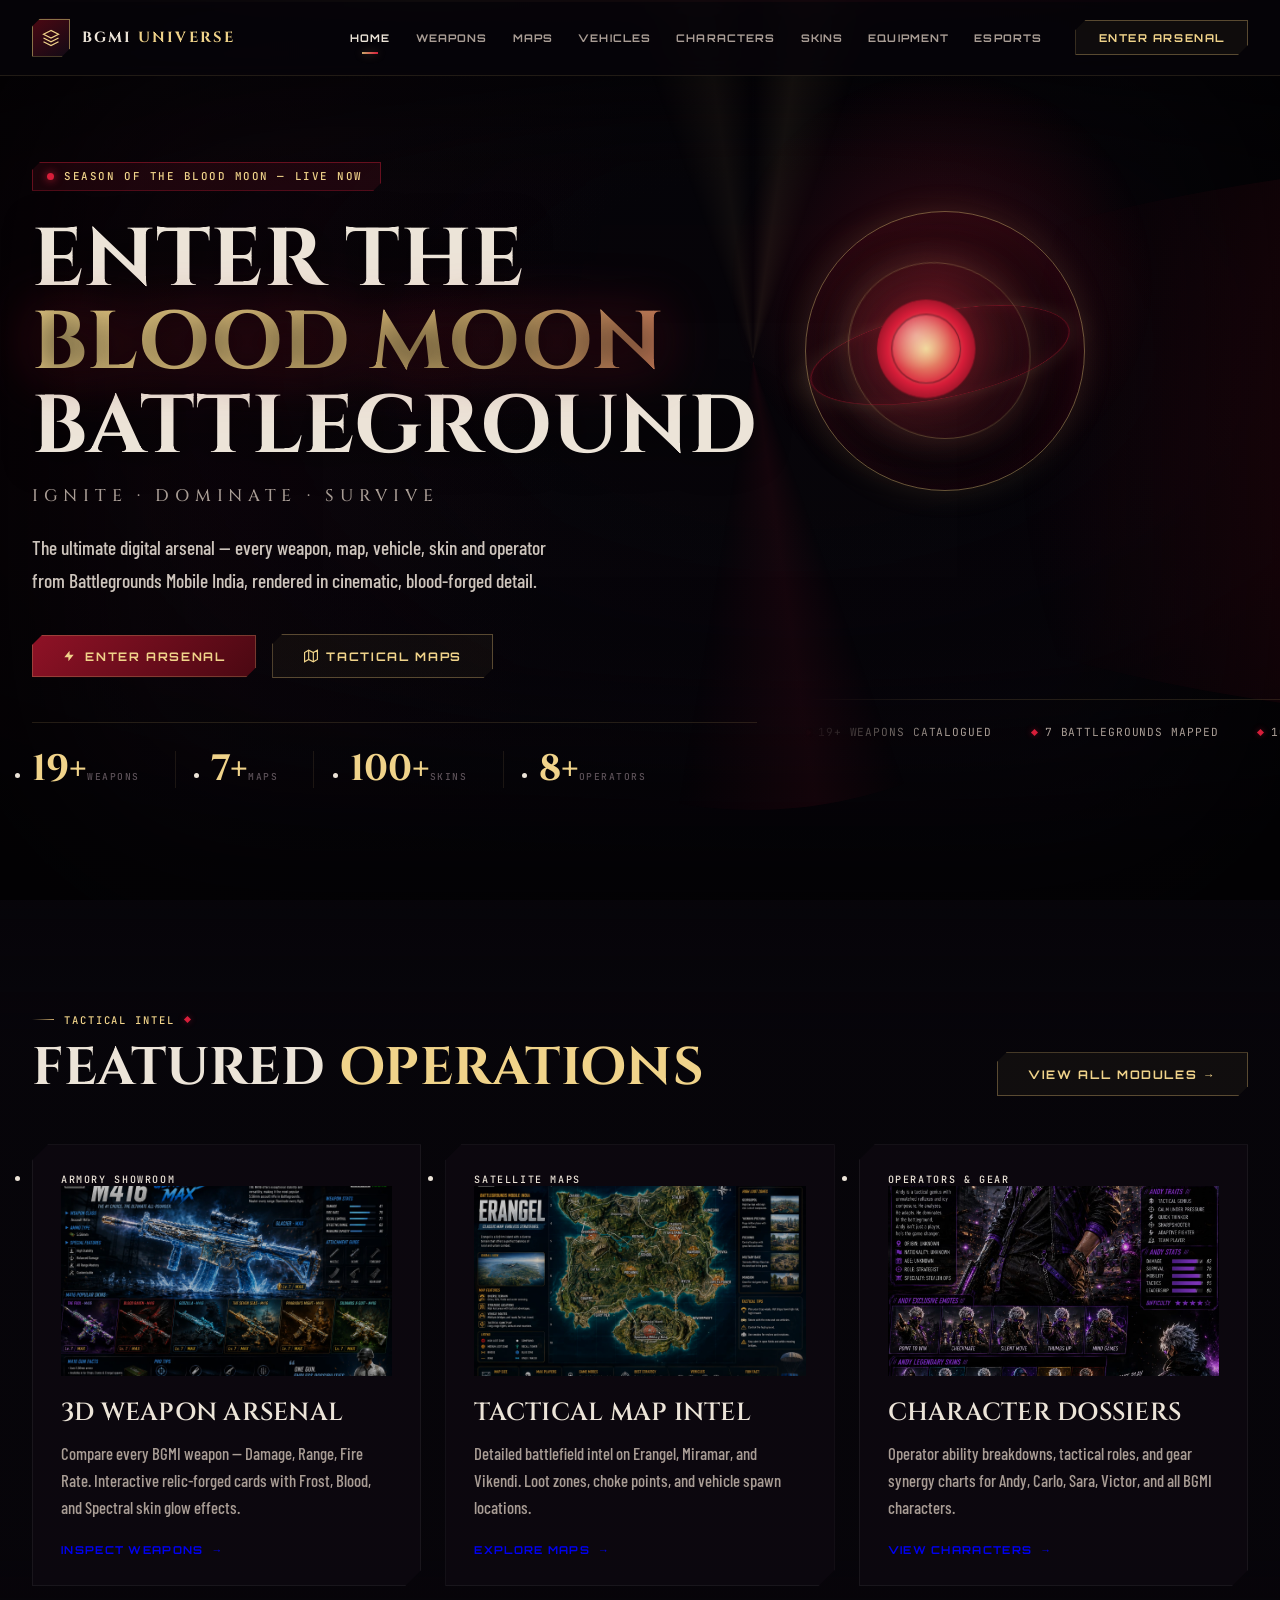
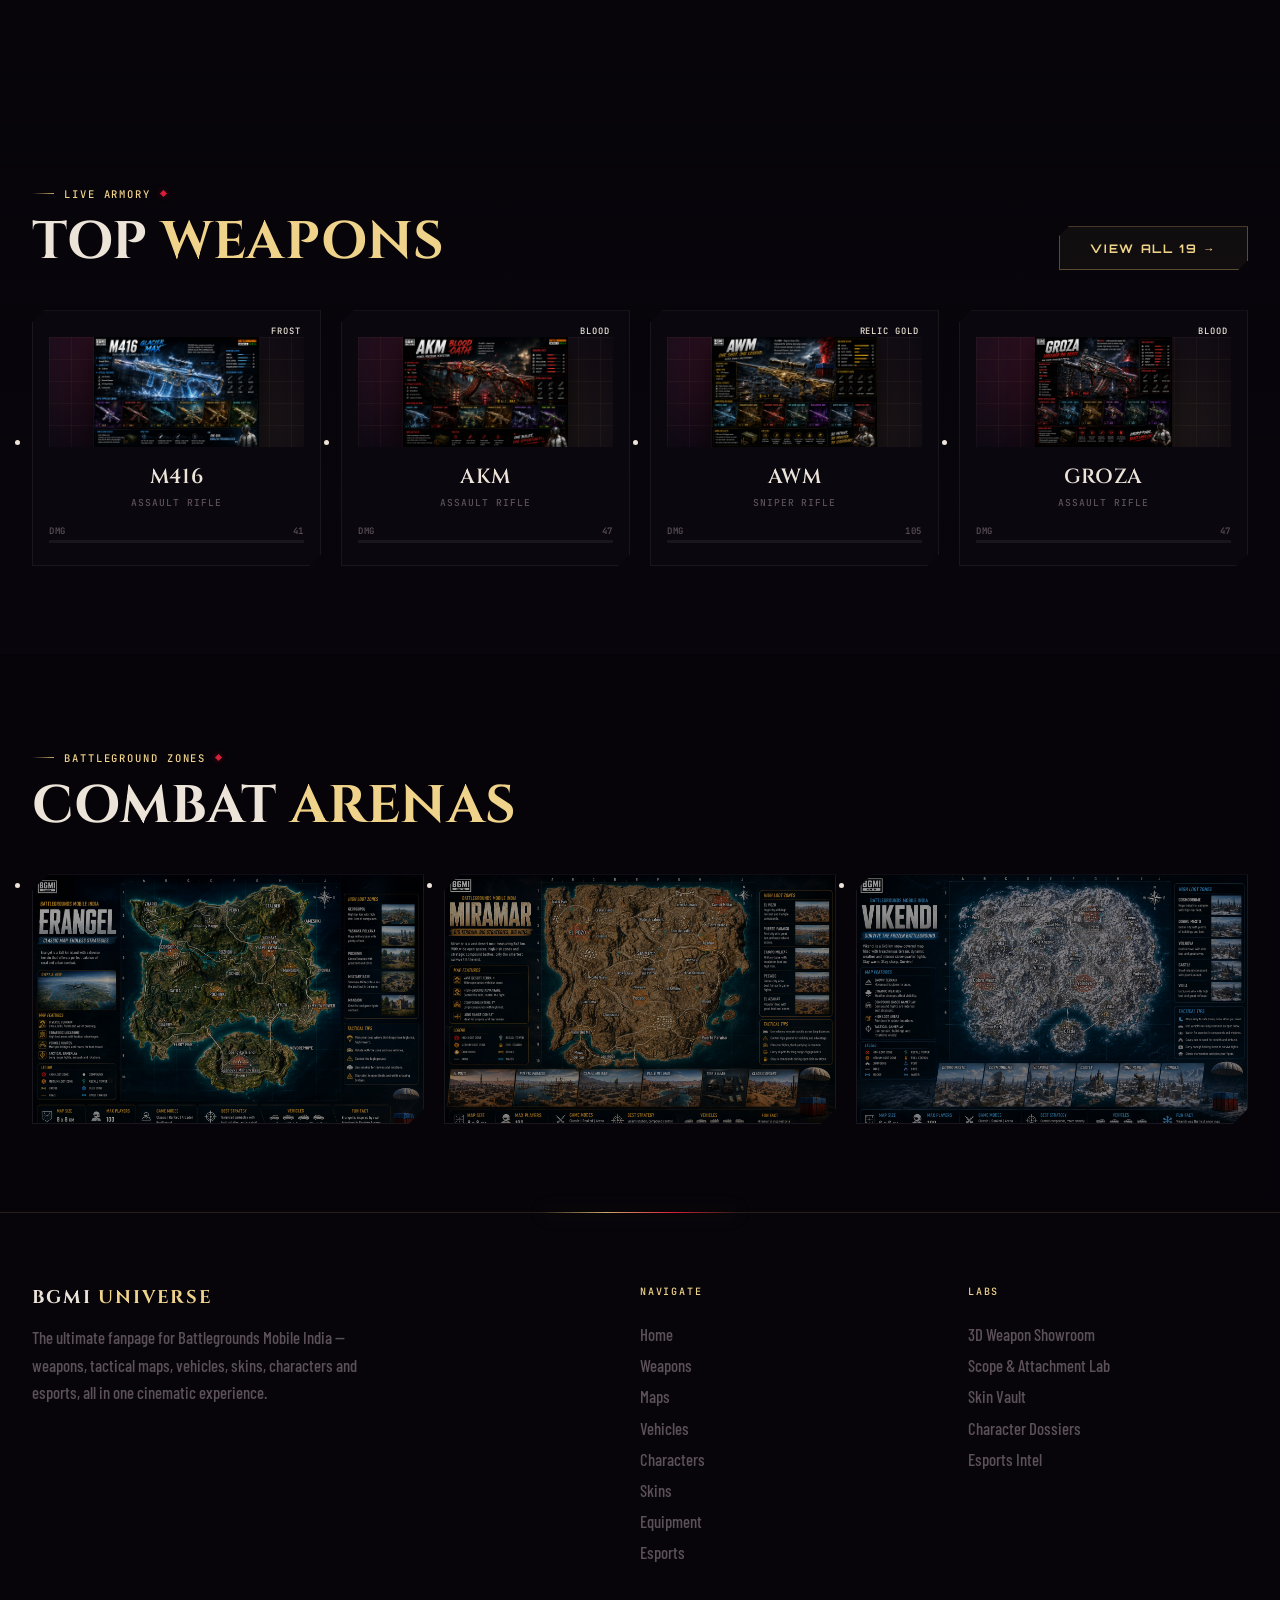
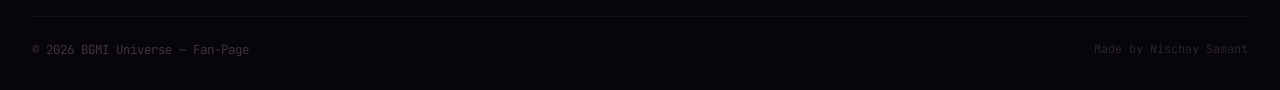
==== commit 4448de0a: "Add files via upload" ====
--- a/index.html
+++ b/index.html
@@ -1,4 +1,4 @@
-﻿<!DOCTYPE html>
+<!DOCTYPE html>
 <html lang="en">
 <head>
 <meta charset="UTF-8" />
@@ -13,7 +13,6 @@
 <link rel="preconnect" href="https://fonts.gstatic.com" crossorigin />
 <link href="https://fonts.googleapis.com/css2?family=Cinzel:wght@400;500;600;700;800;900&family=Barlow+Condensed:wght@400;500;600;700;800&family=Orbitron:wght@500;600;700;800;900&family=JetBrains+Mono:wght@400;500;700&display=swap" rel="stylesheet" />
 <link rel="stylesheet" href="index.css" />
-<link rel="stylesheet" href="semantic_patch.css" />
 </head>
 <body>
 
@@ -29,7 +28,7 @@
 </section>
 
 <figure id="bg-wrap">
-  <video id="bg-video" autoplay loop playsinline controls preload="auto" disablePictureInPicture disableRemotePlayback>
+  <video id="bg-video" autoplay muted loop playsinline preload="auto" disablePictureInPicture disableRemotePlayback>
     <source src="home.mp4" type="video/mp4">
   </video>
 </figure>
@@ -356,6 +355,5 @@
     </p>
   </section>
 </footer>
-
 </body>
 </html>
--- a/index.css
+++ b/index.css
@@ -879,4 +879,79 @@
 .stat-fill-red    { width:39%; background:#d81e3a; box-shadow:0 0 6px #d81e3a; }
 .stat-fill-gold   { width:88%; background:#c9a86a; box-shadow:0 0 6px #c9a86a; }
 .delay-1  { transition-delay:.1s; }
-.h-full   { height:100%; }+.h-full   { height:100%; }
+
+html, body { overflow-x:hidden; max-width:100vw; }
+*, *::before, *::after { box-sizing:border-box; }
+img { max-width:100%; height:auto; display:block; }
+table { display:block; overflow-x:auto; -webkit-overflow-scrolling:touch; max-width:100%; }
+section, article, aside, figure, header, footer, nav, main { max-width:100%; box-sizing:border-box; }
+
+figure#bg-wrap, span#bg-overlay, span#bg-grid, span#bg-vignette, span#bg-scanline {
+  display:block; pointer-events:none !important; user-select:none;
+}
+figure#bg-wrap { display:block; position:fixed; inset:0; overflow:hidden; }
+#bg-video { pointer-events:auto; position:absolute; bottom:0; left:0; width:100%; height:100%; object-fit:cover; }
+#bg-video::-webkit-media-controls { align-items:flex-end; }
+#bg-video::-webkit-media-controls-panel { background:linear-gradient(transparent,rgba(0,0,0,.5)); padding:8px; }
+
+header#nav { pointer-events:auto; }
+header#nav span.nav-inner { pointer-events:auto; }
+header#nav .nav-toggle-label,
+.nav-toggle-label { display:none; cursor:pointer; flex-shrink:0; color:var(--gold-2,#f0d38a); padding:.4rem; transition:color .2s ease; }
+.nav-toggle-label:hover { color:#fff; }
+.nav-toggle-label svg { display:block; }
+header#nav span.nav-inner,
+span.nav-inner { display:flex !important; flex-direction:row !important; align-items:center !important; flex-wrap:nowrap !important; width:100%; height:100%; padding:0 2rem; gap:0; }
+
+a.nav-cta { padding:.6rem 1.4rem; font-size:.68rem; }
+.nav-mobile-full { margin-top:1rem; width:100%; text-align:center; }
+
+span.footer-accent-line { display:block; }
+strong.footer-brand-name { display:block; }
+section.footer-grid > section { display:block; }
+section.footer-inner { display:block; }
+section.footer-grid { display:grid; }
+
+.accent { color:#f0d38a; }
+h1 .accent, h2 .accent, h3 .accent { color:#f0d38a; }
+p.head-tag { font-family:'JetBrains Mono',monospace; font-size:.6rem; letter-spacing:.2em; color:rgba(255,255,255,.35); text-transform:uppercase; margin:0 0 1rem; }
+
+@media (max-width:768px) {
+  header#nav span.nav-inner, span.nav-inner {
+    display:flex !important; flex-direction:row !important; align-items:center !important;
+    justify-content:flex-start !important; flex-wrap:nowrap !important;
+    width:100% !important; padding:0 1rem !important; gap:0 !important; min-height:0 !important;
+  }
+  header#nav .nav-logo, a.nav-logo { flex-shrink:0 !important; flex-grow:0 !important; margin-left:0 !important; margin-right:0 !important; order:0 !important; }
+  header#nav .nav-links, nav.nav-links { display:none !important; }
+  header#nav .nav-cta, a.nav-cta, .nav-cta { display:none !important; }
+  header#nav .nav-toggle-label, label.nav-toggle-label, .nav-toggle-label {
+    display:flex !important; align-items:center !important; justify-content:center !important;
+    margin-left:auto !important; flex-shrink:0 !important; flex-grow:0 !important;
+    padding:.4rem !important; order:99 !important; color:var(--gold-2,#f0d38a);
+  }
+  nav#nav-mobile { padding:1.2rem 1rem !important; }
+  section.footer-grid { grid-template-columns:1fr !important; gap:1.8rem !important; }
+}
+@media (max-width:480px) {
+  header#nav span.nav-inner, span.nav-inner { padding:0 .75rem !important; }
+  .nav-logo-text { font-size:.8rem !important; letter-spacing:.04em !important; white-space:nowrap; overflow:hidden; text-overflow:ellipsis; max-width:160px; }
+}
+@media (max-width:360px) {
+  .nav-logo-text span { display:none; }
+}
+
+section#intro { pointer-events:none !important; animation-fill-mode:forwards !important; }
+span.intro-ring { display:block; }
+span.relic-ring, span.relic-core, span.relic-glow { display:block; }
+span.hero-rays, span.hero-moon-glow { display:block; }
+figure.relic-3d, figure.relic-stage { display:block; margin:0; }
+p.op-label { margin:0; }
+header > p.op-label { display:block; }
+@media (max-width:768px) {
+  section#hero, section#intro { padding-top:110px !important; }
+  ul.hero-stats, ul.hero-stat-strip { flex-wrap:wrap !important; justify-content:center !important; gap:.5rem !important; }
+  li.hero-stat { padding:.75rem 1.2rem !important; border-right:none !important; border-bottom:1px solid rgba(201,168,106,.1) !important; }
+  li.hero-stat:last-child { border-bottom:none !important; }
+}
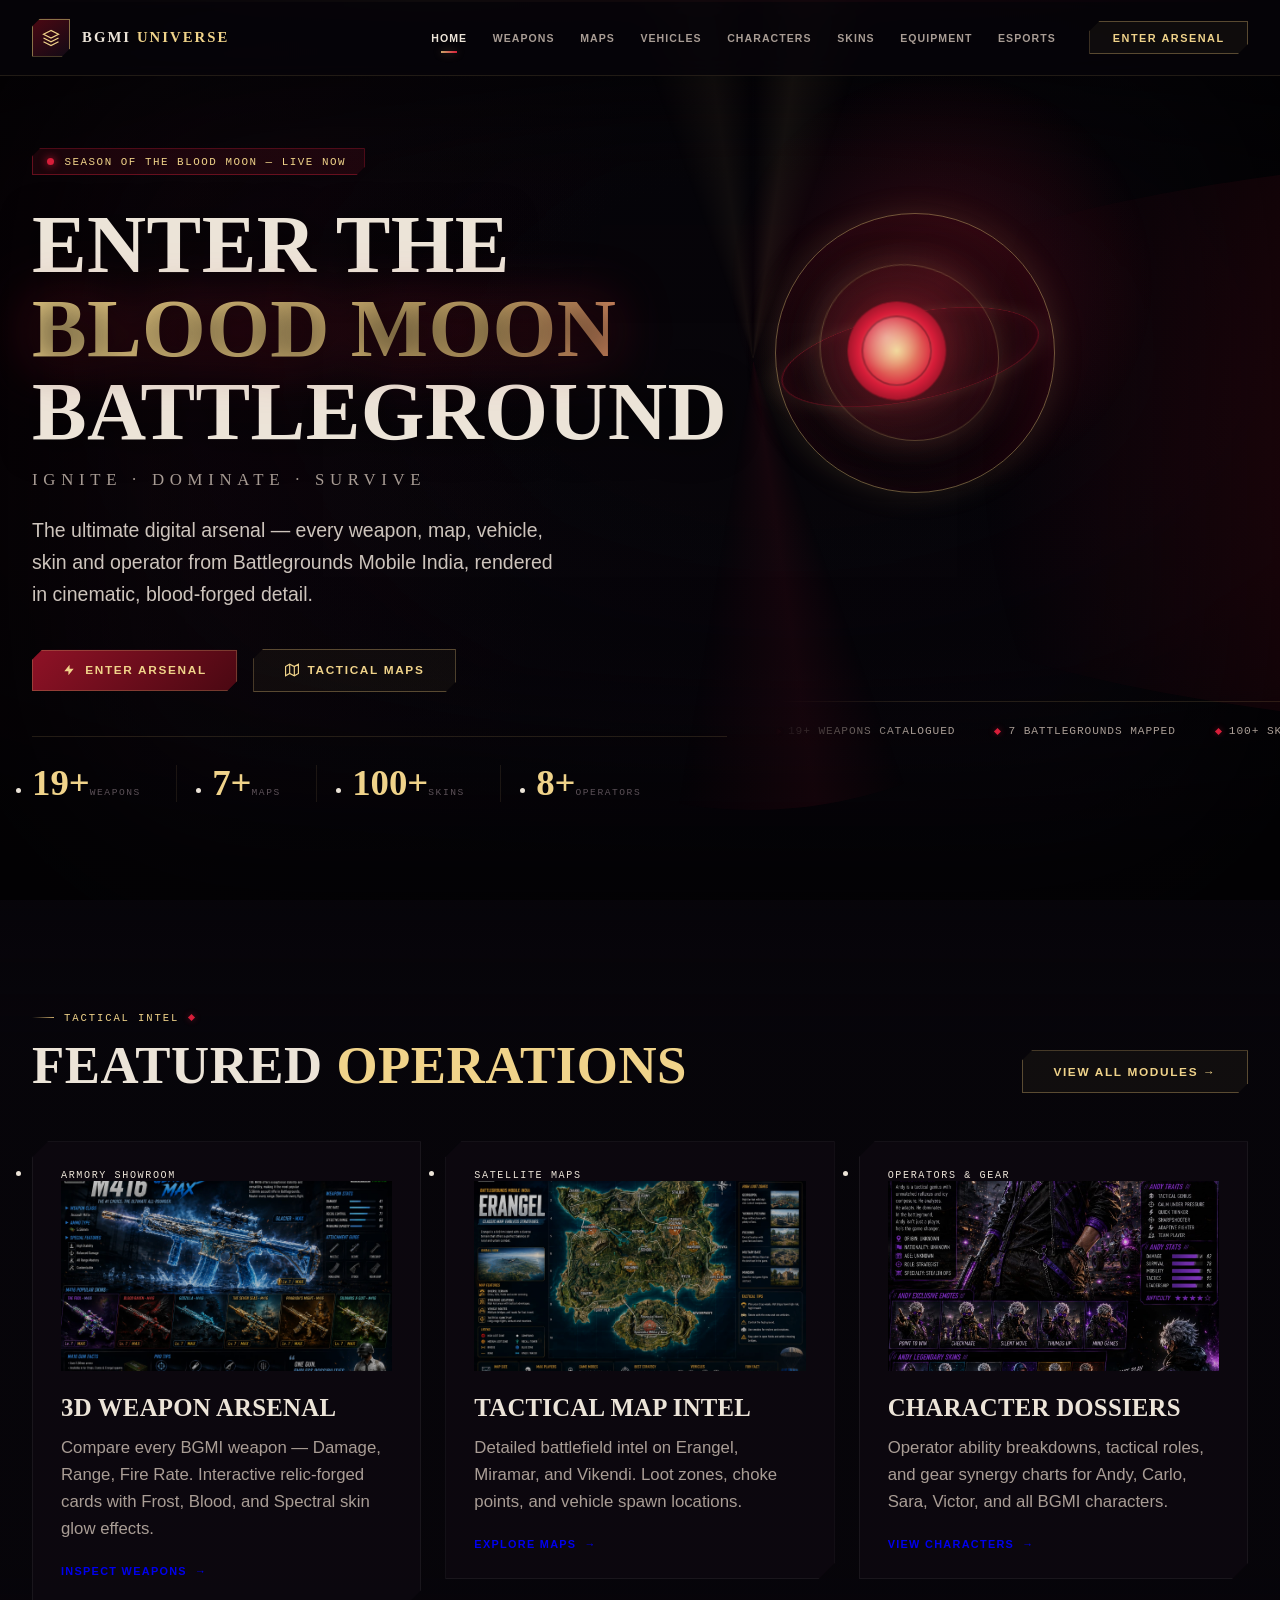
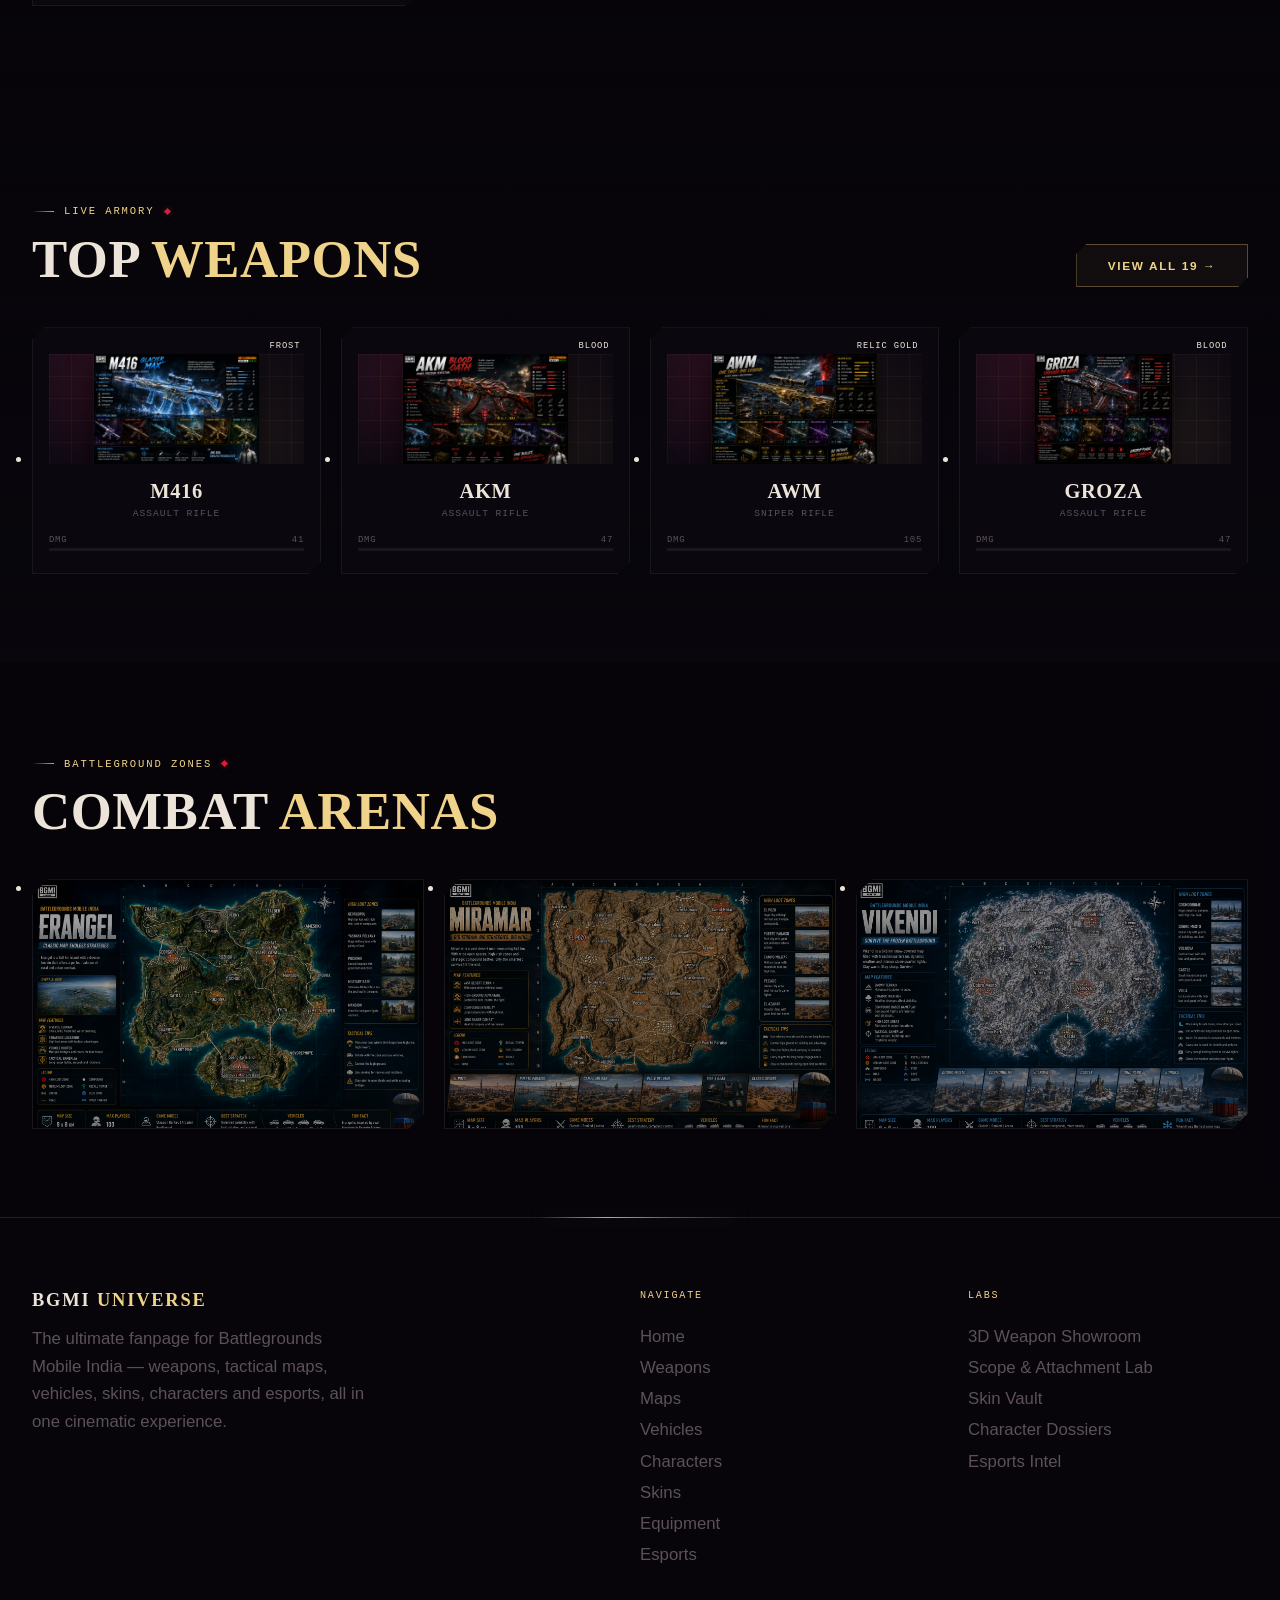
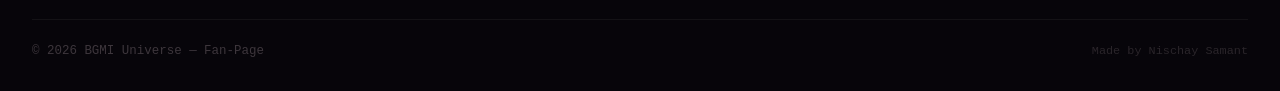
==== commit 7080c755: "Add files via upload" ====
--- a/index.html
+++ b/index.html
@@ -1,4 +1,4 @@
-<!DOCTYPE html>
+﻿<!DOCTYPE html>
 <html lang="en">
 <head>
 <meta charset="UTF-8" />
@@ -9,13 +9,15 @@
 <meta property="og:site_name" content="BGMI Universe" />
 <meta property="og:title" content="BGMI UNIVERSE — Enter the Blood Moon" />
 <meta property="og:description" content="The ultimate fan universe for Battlegrounds Mobile India. Weapons, maps, vehicles, characters, skins and esports." />
-<link rel="preconnect" href="https://fonts.googleapis.com" />
-<link rel="preconnect" href="https://fonts.gstatic.com" crossorigin />
-<link href="https://fonts.googleapis.com/css2?family=Cinzel:wght@400;500;600;700;800;900&family=Barlow+Condensed:wght@400;500;600;700;800&family=Orbitron:wght@500;600;700;800;900&family=JetBrains+Mono:wght@400;500;700&display=swap" rel="stylesheet" />
+<meta property="og:image" content="https://i.pinimg.com/736x/ce/69/66/ce6966a490c5911ac13b08e4d7a5de7e.jpg" />
+<meta property="og:image:width" content="1200" />
+<meta property="og:image:height" content="630" />
+<link rel="preconnect" href="https://fonts.gstatic.com" crossorigin>
+<link href="https://fonts.googleapis.com/css2?family=Cinzel..." rel="stylesheet">
 <link rel="stylesheet" href="index.css" />
 </head>
 <body>
-
+  
 <section id="intro" aria-hidden="true">
   <span class="intro-ring">
     <svg viewBox="0 0 74 74"><circle cx="37" cy="37" r="30" stroke="url(#g1)" stroke-width="1.5"/>
@@ -28,7 +30,7 @@
 </section>
 
 <figure id="bg-wrap">
-  <video id="bg-video" autoplay muted loop playsinline preload="auto" disablePictureInPicture disableRemotePlayback>
+  <video id="bg-video" autoplay loop playsinline preload="auto">
     <source src="home.mp4" type="video/mp4">
   </video>
 </figure>
--- a/index.css
+++ b/index.css
@@ -1,4 +1,4 @@
-﻿:root{
+:root{
   --void:#07050a; --void-2:#0c0710; --void-3:#120a15;
   --blood:#8f1226; --blood-2:#d81e3a; --blood-deep:#4a0812;
   --blood-glow:rgba(216,30,58,.45);
@@ -101,38 +101,7 @@
 
 #depth-field{ position:fixed; inset:0; z-index:2; pointer-events:none; }
 
-#sound-toggle{
-  position:fixed; right:1.5rem; bottom:1.5rem; z-index:500;
-  width:52px; height:52px; display:flex; align-items:center; justify-content:center;
-  background:rgba(13,8,16,.82); border:1px solid rgba(201,168,106,.35); color:var(--gold-2);
-  backdrop-filter:blur(10px); -webkit-backdrop-filter:blur(10px); cursor:pointer;
-  clip-path:polygon(10px 0,100% 0,100% calc(100% - 10px),calc(100% - 10px) 100%,0 100%,0 10px);
-  box-shadow:0 0 0 1px rgba(201,168,106,.12) inset, 0 8px 24px rgba(0,0,0,.5);
-  transition:box-shadow .3s ease, border-color .3s ease, transform .3s ease, color .3s ease;
-}
-#sound-toggle:hover{ transform:translateY(-3px); border-color:var(--gold); color:var(--gold-2); box-shadow:0 0 26px var(--gold-glow), 0 10px 28px rgba(0,0,0,.6); }
-#sound-toggle svg{ width:21px; height:21px; overflow:visible; }
-#sound-toggle .wave{ opacity:1; transition:opacity .25s ease; }
-#sound-toggle .muted-x{ opacity:0; stroke:var(--blood-2); transition:opacity .25s ease; }
-#sound-toggle.muted .wave{ opacity:0; }
-#sound-toggle.muted .muted-x{ opacity:1; }
-#sound-toggle.muted{ border-color:rgba(216,30,58,.4); }
-#sound-toggle:not(.muted){ box-shadow:0 0 0 1px rgba(201,168,106,.12) inset, 0 0 22px var(--gold-glow), 0 8px 24px rgba(0,0,0,.5); }
-
-#sound-hint{
-  position:fixed; right:1.5rem; bottom:5.9rem; z-index:500;
-  font-family:'JetBrains Mono',monospace; font-size:.62rem; letter-spacing:.1em; text-transform:uppercase;
-  color:var(--gold-2); background:rgba(13,8,16,.88); border:1px solid rgba(201,168,106,.3);
-  padding:.55rem .85rem; opacity:0; transform:translateY(8px); pointer-events:none;
-  clip-path:polygon(6px 0,100% 0,100% calc(100% - 6px),calc(100% - 6px) 100%,0 100%,0 6px);
-  transition:opacity .5s ease, transform .5s ease;
-}
-#sound-hint.show{ opacity:1; transform:translateY(0); animation:hintPulse 2.2s ease-in-out infinite; }
-@keyframes hintPulse{ 0%,100%{ box-shadow:0 0 0 rgba(201,168,106,0); } 50%{ box-shadow:0 0 20px var(--gold-glow); } }
-@media (max-width:640px){
-  #sound-toggle{ width:46px; height:46px; right:1rem; bottom:1rem; }
-  #sound-hint{ right:1rem; bottom:5.2rem; font-size:.58rem; }
-}
+
 
 #nav{
   position:fixed; top:0; left:0; right:0; z-index:200; height:76px;
